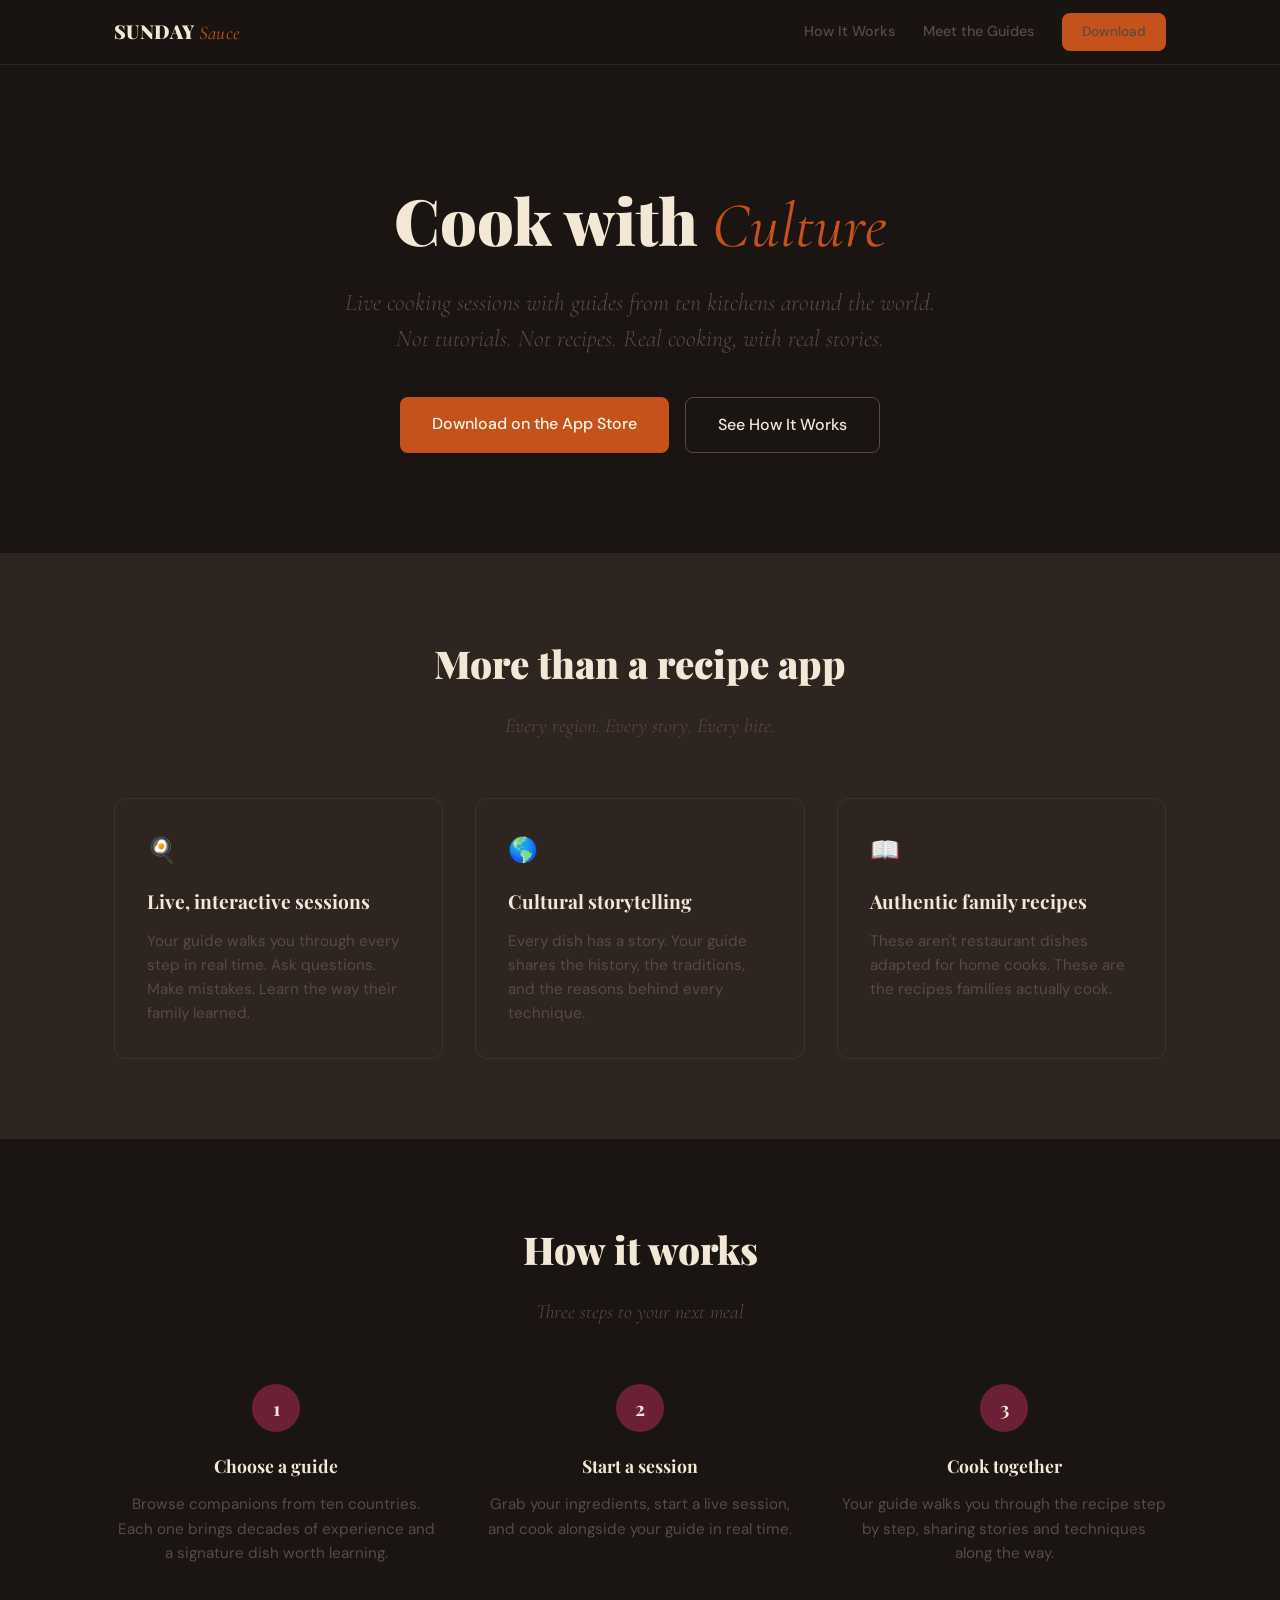
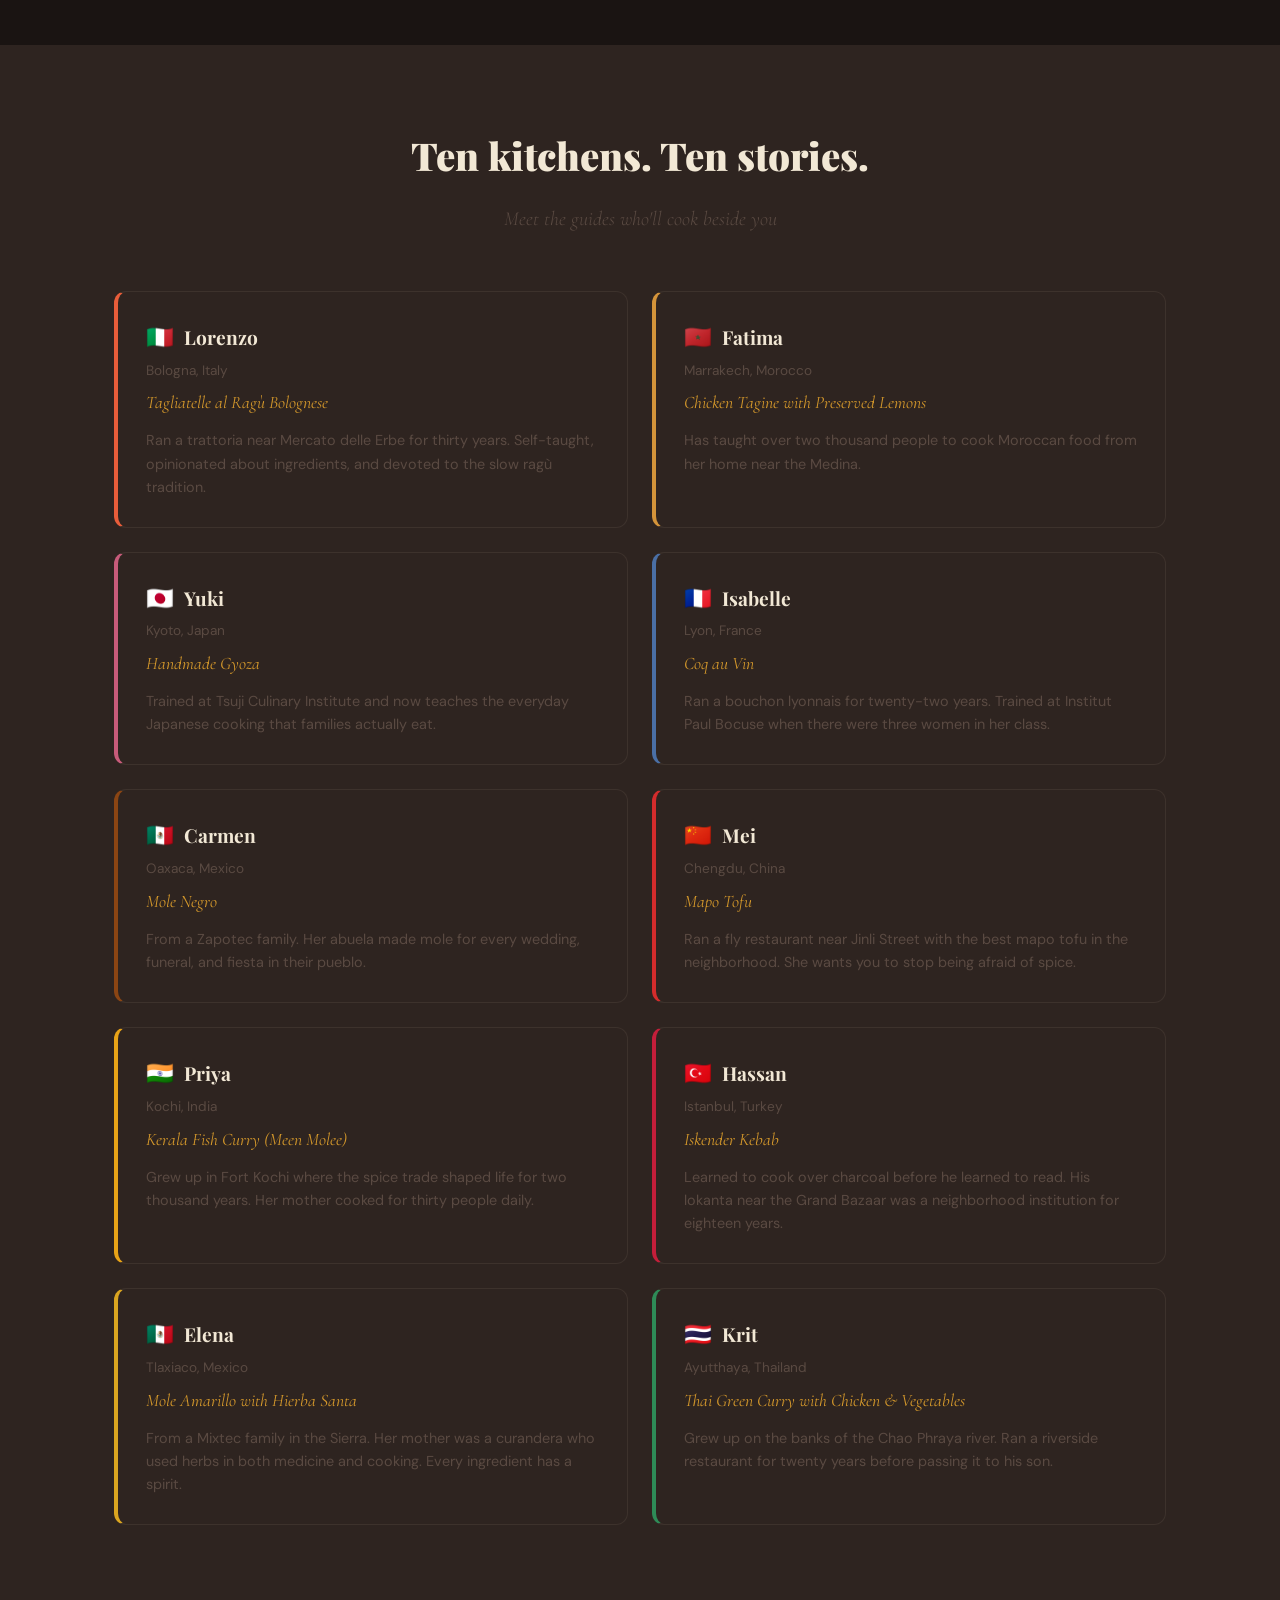
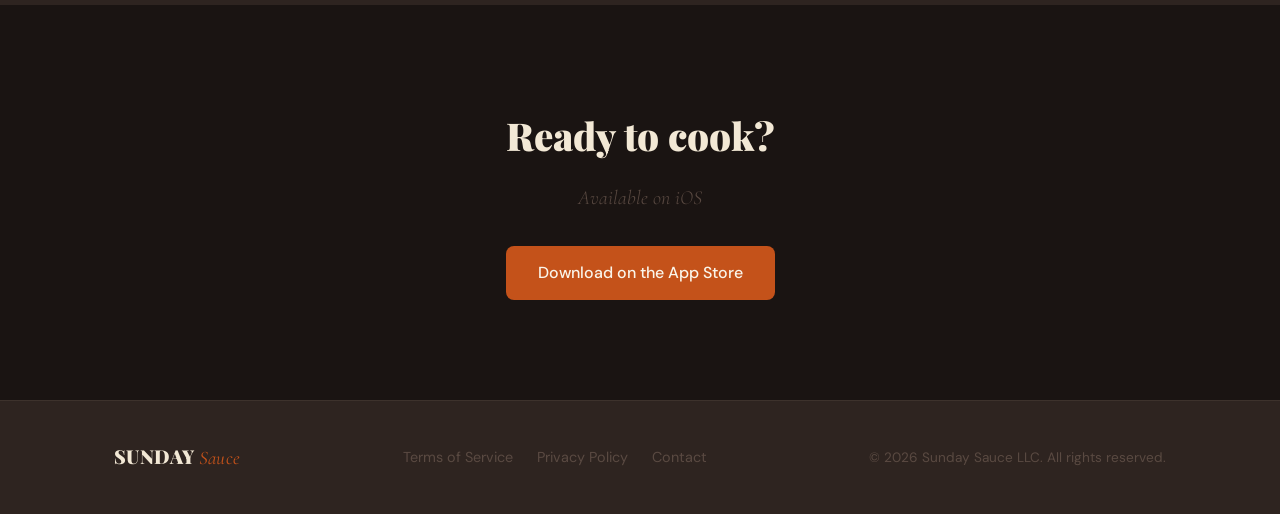
==== index.html @ 76bcd81a "Add landing page, terms of service, and privacy policy Static HTML/CSS site for sundaysauce.app with" ====
<!DOCTYPE html>
<html lang="en">
<head>
  <meta charset="UTF-8">
  <meta name="viewport" content="width=device-width, initial-scale=1.0">
  <title>Sunday Sauce — Cook with Culture</title>
  <meta name="description" content="Live interactive cooking sessions with guides from ten kitchens around the world. Authentic family recipes with cultural storytelling. Not tutorials. Real cooking, with real stories.">
  <meta name="keywords" content="cooking app, cultural cooking, live cooking sessions, authentic recipes, AI cooking guide, international cuisine">
  <link rel="canonical" href="https://sundaysauce.app/">

  <!-- Open Graph -->
  <meta property="og:type" content="website">
  <meta property="og:url" content="https://sundaysauce.app/">
  <meta property="og:title" content="Sunday Sauce — Cook with Culture">
  <meta property="og:description" content="Live interactive cooking sessions with guides from ten kitchens around the world. Authentic family recipes with cultural storytelling.">
  <meta property="og:image" content="https://sundaysauce.app/assets/icon.png">
  <meta property="og:site_name" content="Sunday Sauce">

  <!-- Twitter -->
  <meta name="twitter:card" content="summary">
  <meta name="twitter:title" content="Sunday Sauce — Cook with Culture">
  <meta name="twitter:description" content="Live interactive cooking sessions with guides from ten kitchens around the world.">
  <meta name="twitter:image" content="https://sundaysauce.app/assets/icon.png">

  <link rel="icon" type="image/png" href="assets/icon.png">
  <link rel="stylesheet" href="css/styles.css">

  <!-- Structured Data -->
  <script type="application/ld+json">
  {
    "@context": "https://schema.org",
    "@type": "MobileApplication",
    "name": "Sunday Sauce",
    "operatingSystem": "iOS",
    "applicationCategory": "FoodApplication",
    "description": "Live interactive cooking sessions with AI guides from ten kitchens around the world. Authentic family recipes with cultural storytelling.",
    "offers": {
      "@type": "Offer",
      "price": "0",
      "priceCurrency": "USD"
    },
    "author": {
      "@type": "Organization",
      "name": "Sunday Sauce LLC",
      "email": "sundaysauceapp@gmail.com",
      "url": "https://sundaysauce.app"
    }
  }
  </script>
</head>
<body>

  <!-- Header -->
  <header class="site-header">
    <div class="container header-inner">
      <a href="/" class="logo">SUNDAY <span>Sauce</span></a>
      <input type="checkbox" id="nav-toggle" class="nav-toggle" aria-label="Toggle navigation">
      <label for="nav-toggle" class="nav-toggle-label"><span></span></label>
      <nav class="nav-links">
        <a href="#how-it-works">How It Works</a>
        <a href="#guides">Meet the Guides</a>
        <a href="#download" class="btn-primary" style="padding: 8px 20px; font-size: 0.85rem;">Download</a>
      </nav>
    </div>
  </header>

  <main>

    <!-- Hero -->
    <section class="hero">
      <div class="container">
        <h1>Cook with <em>Culture</em></h1>
        <p class="hero-sub">Live cooking sessions with guides from ten kitchens around the world. Not tutorials. Not recipes. Real cooking, with real stories.</p>
        <div class="hero-actions">
          <a href="#download" class="btn-primary">Download on the App Store</a>
          <a href="#how-it-works" class="btn-secondary">See How It Works</a>
        </div>
      </div>
    </section>

    <!-- What It Is -->
    <section class="section" style="background: var(--smoke);">
      <div class="container">
        <h2 class="section-title">More than a recipe app</h2>
        <p class="section-subtitle">Every region. Every story. Every bite.</p>
        <div class="features-grid">
          <div class="feature-card">
            <div class="icon">&#127859;</div>
            <h3>Live, interactive sessions</h3>
            <p>Your guide walks you through every step in real time. Ask questions. Make mistakes. Learn the way their family learned.</p>
          </div>
          <div class="feature-card">
            <div class="icon">&#127758;</div>
            <h3>Cultural storytelling</h3>
            <p>Every dish has a story. Your guide shares the history, the traditions, and the reasons behind every technique.</p>
          </div>
          <div class="feature-card">
            <div class="icon">&#128214;</div>
            <h3>Authentic family recipes</h3>
            <p>These aren't restaurant dishes adapted for home cooks. These are the recipes families actually cook.</p>
          </div>
        </div>
      </div>
    </section>

    <!-- How It Works -->
    <section id="how-it-works" class="section">
      <div class="container">
        <h2 class="section-title">How it works</h2>
        <p class="section-subtitle">Three steps to your next meal</p>
        <div class="steps-grid">
          <div class="step">
            <div class="step-number">1</div>
            <h3>Choose a guide</h3>
            <p>Browse companions from ten countries. Each one brings decades of experience and a signature dish worth learning.</p>
          </div>
          <div class="step">
            <div class="step-number">2</div>
            <h3>Start a session</h3>
            <p>Grab your ingredients, start a live session, and cook alongside your guide in real time.</p>
          </div>
          <div class="step">
            <div class="step-number">3</div>
            <h3>Cook together</h3>
            <p>Your guide walks you through the recipe step by step, sharing stories and techniques along the way.</p>
          </div>
        </div>
      </div>
    </section>

    <!-- Meet the Guides -->
    <section id="guides" class="section" style="background: var(--smoke);">
      <div class="container">
        <h2 class="section-title">Ten kitchens. Ten stories.</h2>
        <p class="section-subtitle">Meet the guides who'll cook beside you</p>
        <div class="guides-grid">

          <div class="guide-card" style="border-left-color: #E85D3A;">
            <div class="guide-header">
              <span class="guide-flag">&#127470;&#127481;</span>
              <span class="guide-name">Lorenzo</span>
            </div>
            <div class="guide-location">Bologna, Italy</div>
            <div class="guide-dish">Tagliatelle al Rag&ugrave; Bolognese</div>
            <p class="guide-bio">Ran a trattoria near Mercato delle Erbe for thirty years. Self-taught, opinionated about ingredients, and devoted to the slow rag&ugrave; tradition.</p>
          </div>

          <div class="guide-card" style="border-left-color: #D4943A;">
            <div class="guide-header">
              <span class="guide-flag">&#127474;&#127462;</span>
              <span class="guide-name">Fatima</span>
            </div>
            <div class="guide-location">Marrakech, Morocco</div>
            <div class="guide-dish">Chicken Tagine with Preserved Lemons</div>
            <p class="guide-bio">Has taught over two thousand people to cook Moroccan food from her home near the Medina.</p>
          </div>

          <div class="guide-card" style="border-left-color: #C75B7A;">
            <div class="guide-header">
              <span class="guide-flag">&#127471;&#127477;</span>
              <span class="guide-name">Yuki</span>
            </div>
            <div class="guide-location">Kyoto, Japan</div>
            <div class="guide-dish">Handmade Gyoza</div>
            <p class="guide-bio">Trained at Tsuji Culinary Institute and now teaches the everyday Japanese cooking that families actually eat.</p>
          </div>

          <div class="guide-card" style="border-left-color: #4A6FA5;">
            <div class="guide-header">
              <span class="guide-flag">&#127467;&#127479;</span>
              <span class="guide-name">Isabelle</span>
            </div>
            <div class="guide-location">Lyon, France</div>
            <div class="guide-dish">Coq au Vin</div>
            <p class="guide-bio">Ran a bouchon lyonnais for twenty-two years. Trained at Institut Paul Bocuse when there were three women in her class.</p>
          </div>

          <div class="guide-card" style="border-left-color: #8B4513;">
            <div class="guide-header">
              <span class="guide-flag">&#127474;&#127485;</span>
              <span class="guide-name">Carmen</span>
            </div>
            <div class="guide-location">Oaxaca, Mexico</div>
            <div class="guide-dish">Mole Negro</div>
            <p class="guide-bio">From a Zapotec family. Her abuela made mole for every wedding, funeral, and fiesta in their pueblo.</p>
          </div>

          <div class="guide-card" style="border-left-color: #D42C2C;">
            <div class="guide-header">
              <span class="guide-flag">&#127464;&#127475;</span>
              <span class="guide-name">Mei</span>
            </div>
            <div class="guide-location">Chengdu, China</div>
            <div class="guide-dish">Mapo Tofu</div>
            <p class="guide-bio">Ran a fly restaurant near Jinli Street with the best mapo tofu in the neighborhood. She wants you to stop being afraid of spice.</p>
          </div>

          <div class="guide-card" style="border-left-color: #E8A317;">
            <div class="guide-header">
              <span class="guide-flag">&#127470;&#127475;</span>
              <span class="guide-name">Priya</span>
            </div>
            <div class="guide-location">Kochi, India</div>
            <div class="guide-dish">Kerala Fish Curry (Meen Molee)</div>
            <p class="guide-bio">Grew up in Fort Kochi where the spice trade shaped life for two thousand years. Her mother cooked for thirty people daily.</p>
          </div>

          <div class="guide-card" style="border-left-color: #C41E3A;">
            <div class="guide-header">
              <span class="guide-flag">&#127481;&#127479;</span>
              <span class="guide-name">Hassan</span>
            </div>
            <div class="guide-location">Istanbul, Turkey</div>
            <div class="guide-dish">Iskender Kebab</div>
            <p class="guide-bio">Learned to cook over charcoal before he learned to read. His lokanta near the Grand Bazaar was a neighborhood institution for eighteen years.</p>
          </div>

          <div class="guide-card" style="border-left-color: #DAA520;">
            <div class="guide-header">
              <span class="guide-flag">&#127474;&#127485;</span>
              <span class="guide-name">Elena</span>
            </div>
            <div class="guide-location">Tlaxiaco, Mexico</div>
            <div class="guide-dish">Mole Amarillo with Hierba Santa</div>
            <p class="guide-bio">From a Mixtec family in the Sierra. Her mother was a curandera who used herbs in both medicine and cooking. Every ingredient has a spirit.</p>
          </div>

          <div class="guide-card" style="border-left-color: #2E8B57;">
            <div class="guide-header">
              <span class="guide-flag">&#127481;&#127469;</span>
              <span class="guide-name">Krit</span>
            </div>
            <div class="guide-location">Ayutthaya, Thailand</div>
            <div class="guide-dish">Thai Green Curry with Chicken &amp; Vegetables</div>
            <p class="guide-bio">Grew up on the banks of the Chao Phraya river. Ran a riverside restaurant for twenty years before passing it to his son.</p>
          </div>

        </div>
      </div>
    </section>

    <!-- Download CTA -->
    <section id="download" class="cta-section">
      <div class="container">
        <h2>Ready to cook?</h2>
        <p>Available on iOS</p>
        <a href="#" class="btn-primary">Download on the App Store</a>
      </div>
    </section>

  </main>

  <!-- Footer -->
  <footer class="site-footer">
    <div class="container footer-inner">
      <span class="logo">SUNDAY <span>Sauce</span></span>
      <nav class="footer-links">
        <a href="terms.html">Terms of Service</a>
        <a href="privacy.html">Privacy Policy</a>
        <a href="mailto:sundaysauceapp@gmail.com">Contact</a>
      </nav>
      <span class="footer-copy">&copy; 2026 Sunday Sauce LLC. All rights reserved.</span>
    </div>
  </footer>

</body>
</html>
---- css/styles.css ----
@import url('https://fonts.googleapis.com/css2?family=Playfair+Display:wght@700;900&family=Cormorant+Garamond:ital,wght@1,300;1,400&family=DM+Sans:wght@400;500&display=swap');

/* ── Reset ── */
*, *::before, *::after { box-sizing: border-box; margin: 0; padding: 0; }
html { scroll-behavior: smooth; }
body { font-family: 'DM Sans', sans-serif; font-weight: 400; color: #F2E8D5; background-color: #1A1412; line-height: 1.6; -webkit-font-smoothing: antialiased; }
a { color: #C4521A; text-decoration: none; transition: color 0.2s; }
a:hover { color: #D4982B; }
img { max-width: 100%; display: block; }
ul { list-style: none; }

/* ── Variables ── */
:root {
  --char: #1A1412;
  --smoke: #2E2420;
  --terracotta: #C4521A;
  --saffron: #D4982B;
  --parchment: #F2E8D5;
  --cream: #FAF5EA;
  --burgundy: #4A1525;
  --wine: #6B2035;
  --ash: #5A4A42;
  --surface: #3D322C;
}

/* ── Typography ── */
.display { font-family: 'Playfair Display', serif; font-weight: 900; }
.heading { font-family: 'Playfair Display', serif; font-weight: 700; }
.story   { font-family: 'Cormorant Garamond', serif; font-style: italic; font-weight: 300; }
.body    { font-family: 'DM Sans', sans-serif; font-weight: 400; }
.label   { font-family: 'DM Sans', sans-serif; font-weight: 500; }

/* ── Layout ── */
.container { max-width: 1100px; margin: 0 auto; padding: 0 24px; }
.section { padding: 80px 0; }

/* ── Header ── */
.site-header {
  position: sticky;
  top: 0;
  z-index: 100;
  background: #1A1412ee;
  backdrop-filter: blur(12px);
  -webkit-backdrop-filter: blur(12px);
  border-bottom: 1px solid #2E2420;
}
.header-inner {
  display: flex;
  align-items: center;
  justify-content: space-between;
  height: 64px;
}
.logo {
  font-family: 'Playfair Display', serif;
  font-weight: 900;
  font-size: 1.2rem;
  color: var(--parchment);
  letter-spacing: 0.02em;
}
.logo span { color: var(--terracotta); font-style: italic; font-family: 'Cormorant Garamond', serif; font-weight: 400; }
.nav-links { display: flex; gap: 28px; align-items: center; }
.nav-links a { color: var(--ash); font-size: 0.9rem; font-weight: 500; }
.nav-links a:hover { color: var(--parchment); }

/* Mobile nav toggle */
.nav-toggle { display: none; }
.nav-toggle-label {
  display: none;
  cursor: pointer;
  width: 28px;
  height: 20px;
  position: relative;
}
.nav-toggle-label span,
.nav-toggle-label span::before,
.nav-toggle-label span::after {
  display: block;
  width: 100%;
  height: 2px;
  background: var(--parchment);
  position: absolute;
  transition: 0.3s;
}
.nav-toggle-label span { top: 9px; }
.nav-toggle-label span::before { content: ''; top: -7px; }
.nav-toggle-label span::after { content: ''; top: 7px; }

/* ── Buttons ── */
.btn-primary {
  display: inline-block;
  padding: 14px 32px;
  background: var(--terracotta);
  color: var(--cream);
  font-family: 'DM Sans', sans-serif;
  font-weight: 500;
  font-size: 1rem;
  border-radius: 8px;
  border: none;
  cursor: pointer;
  transition: background 0.2s, transform 0.15s;
}
.btn-primary:hover { background: #A84215; color: var(--cream); transform: translateY(-1px); }
.btn-secondary {
  display: inline-block;
  padding: 14px 32px;
  background: transparent;
  color: var(--parchment);
  font-family: 'DM Sans', sans-serif;
  font-weight: 500;
  font-size: 1rem;
  border-radius: 8px;
  border: 1px solid var(--ash);
  cursor: pointer;
  transition: border-color 0.2s;
}
.btn-secondary:hover { border-color: var(--parchment); color: var(--parchment); }

/* ── Hero ── */
.hero {
  padding: 120px 0 100px;
  text-align: center;
}
.hero h1 {
  font-family: 'Playfair Display', serif;
  font-weight: 900;
  font-size: 4rem;
  line-height: 1.1;
  color: var(--parchment);
  margin-bottom: 24px;
}
.hero h1 em {
  color: var(--terracotta);
  font-style: italic;
  font-family: 'Cormorant Garamond', serif;
  font-weight: 400;
}
.hero-sub {
  font-family: 'Cormorant Garamond', serif;
  font-style: italic;
  font-weight: 300;
  font-size: 1.5rem;
  color: var(--ash);
  max-width: 600px;
  margin: 0 auto 40px;
  line-height: 1.5;
}
.hero-actions { display: flex; gap: 16px; justify-content: center; flex-wrap: wrap; }

/* ── Features ── */
.features-grid {
  display: grid;
  grid-template-columns: repeat(3, 1fr);
  gap: 32px;
}
.feature-card {
  background: var(--smoke);
  border-radius: 12px;
  padding: 32px;
  border: 1px solid var(--surface);
}
.feature-card .icon {
  font-size: 1.5rem;
  margin-bottom: 16px;
}
.feature-card h3 {
  font-family: 'Playfair Display', serif;
  font-weight: 700;
  font-size: 1.2rem;
  margin-bottom: 12px;
  color: var(--parchment);
}
.feature-card p {
  color: var(--ash);
  font-size: 0.95rem;
  line-height: 1.6;
}

/* ── How It Works ── */
.steps-grid {
  display: grid;
  grid-template-columns: repeat(3, 1fr);
  gap: 40px;
  text-align: center;
}
.step-number {
  display: inline-flex;
  align-items: center;
  justify-content: center;
  width: 48px;
  height: 48px;
  border-radius: 50%;
  background: var(--wine);
  color: var(--parchment);
  font-family: 'Playfair Display', serif;
  font-weight: 700;
  font-size: 1.2rem;
  margin-bottom: 20px;
}
.step h3 {
  font-family: 'Playfair Display', serif;
  font-weight: 700;
  font-size: 1.1rem;
  margin-bottom: 12px;
  color: var(--parchment);
}
.step p {
  color: var(--ash);
  font-size: 0.95rem;
  line-height: 1.6;
}

/* ── Section titles ── */
.section-title {
  font-family: 'Playfair Display', serif;
  font-weight: 900;
  font-size: 2.4rem;
  text-align: center;
  margin-bottom: 16px;
  color: var(--parchment);
}
.section-subtitle {
  font-family: 'Cormorant Garamond', serif;
  font-style: italic;
  font-weight: 300;
  font-size: 1.25rem;
  text-align: center;
  color: var(--ash);
  margin-bottom: 56px;
}

/* ── Guides Grid ── */
.guides-grid {
  display: grid;
  grid-template-columns: repeat(2, 1fr);
  gap: 24px;
}
.guide-card {
  background: var(--smoke);
  border-radius: 12px;
  padding: 28px;
  border: 1px solid var(--surface);
  border-left: 4px solid;
  transition: transform 0.2s, box-shadow 0.2s;
}
.guide-card:hover {
  transform: translateY(-2px);
  box-shadow: 0 8px 24px rgba(0,0,0,0.3);
}
.guide-header {
  display: flex;
  align-items: baseline;
  gap: 10px;
  margin-bottom: 4px;
}
.guide-flag { font-size: 1.4rem; }
.guide-name {
  font-family: 'Playfair Display', serif;
  font-weight: 700;
  font-size: 1.2rem;
  color: var(--parchment);
}
.guide-location {
  color: var(--ash);
  font-size: 0.85rem;
  margin-bottom: 8px;
}
.guide-dish {
  font-family: 'Cormorant Garamond', serif;
  font-style: italic;
  font-weight: 400;
  font-size: 1.1rem;
  color: var(--saffron);
  margin-bottom: 12px;
}
.guide-bio {
  color: var(--ash);
  font-size: 0.9rem;
  line-height: 1.6;
}

/* ── CTA Section ── */
.cta-section {
  text-align: center;
  padding: 100px 0;
}
.cta-section h2 {
  font-family: 'Playfair Display', serif;
  font-weight: 900;
  font-size: 2.4rem;
  margin-bottom: 16px;
  color: var(--parchment);
}
.cta-section p {
  font-family: 'Cormorant Garamond', serif;
  font-style: italic;
  font-weight: 300;
  font-size: 1.25rem;
  color: var(--ash);
  margin-bottom: 32px;
}

/* ── Footer ── */
.site-footer {
  background: var(--smoke);
  border-top: 1px solid var(--surface);
  padding: 40px 0;
}
.footer-inner {
  display: flex;
  align-items: center;
  justify-content: space-between;
  flex-wrap: wrap;
  gap: 16px;
}
.footer-links { display: flex; gap: 24px; }
.footer-links a { color: var(--ash); font-size: 0.9rem; }
.footer-links a:hover { color: var(--parchment); }
.footer-copy { color: var(--ash); font-size: 0.85rem; }

/* ── Legal Pages ── */
.legal-page {
  max-width: 800px;
  margin: 0 auto;
  padding: 40px 24px 80px;
}
.legal-page h1 {
  font-family: 'Playfair Display', serif;
  font-weight: 900;
  font-size: 2.2rem;
  margin-bottom: 8px;
  color: var(--parchment);
}
.legal-date {
  color: var(--ash);
  font-size: 0.9rem;
  margin-bottom: 40px;
}
.legal-page h2 {
  font-family: 'Playfair Display', serif;
  font-weight: 700;
  font-size: 1.4rem;
  margin: 40px 0 16px;
  color: var(--parchment);
}
.legal-page h3 {
  font-family: 'DM Sans', sans-serif;
  font-weight: 500;
  font-size: 1.1rem;
  margin: 24px 0 12px;
  color: var(--parchment);
}
.legal-page p {
  color: #9A8A7C;
  font-size: 0.95rem;
  line-height: 1.7;
  margin-bottom: 16px;
}
.legal-page ul {
  color: #9A8A7C;
  font-size: 0.95rem;
  line-height: 1.7;
  margin-bottom: 16px;
  padding-left: 24px;
  list-style: disc;
}
.legal-page li { margin-bottom: 8px; }
.legal-page strong { color: var(--parchment); }

/* ── Responsive ── */
@media (max-width: 768px) {
  .hero { padding: 80px 0 60px; }
  .hero h1 { font-size: 2.8rem; }
  .hero-sub { font-size: 1.25rem; }
  .features-grid { grid-template-columns: 1fr; }
  .steps-grid { grid-template-columns: 1fr; gap: 32px; }
  .guides-grid { grid-template-columns: 1fr; }
  .section { padding: 56px 0; }
  .section-title { font-size: 2rem; }
  .footer-inner { flex-direction: column; text-align: center; }

  .nav-toggle-label { display: block; }
  .nav-links {
    position: absolute;
    top: 64px;
    left: 0;
    right: 0;
    background: var(--char);
    border-bottom: 1px solid var(--surface);
    flex-direction: column;
    padding: 20px;
    gap: 16px;
    display: none;
  }
  .nav-toggle:checked ~ .nav-links { display: flex; }
  .nav-toggle:checked ~ .nav-toggle-label span { background: transparent; }
  .nav-toggle:checked ~ .nav-toggle-label span::before { top: 0; transform: rotate(45deg); }
  .nav-toggle:checked ~ .nav-toggle-label span::after { top: 0; transform: rotate(-45deg); }
}

@media (max-width: 480px) {
  .hero h1 { font-size: 2.2rem; }
  .hero-sub { font-size: 1.1rem; }
  .btn-primary, .btn-secondary { padding: 12px 24px; font-size: 0.9rem; }
  .section-title { font-size: 1.6rem; }
  .guide-card { padding: 20px; }
}
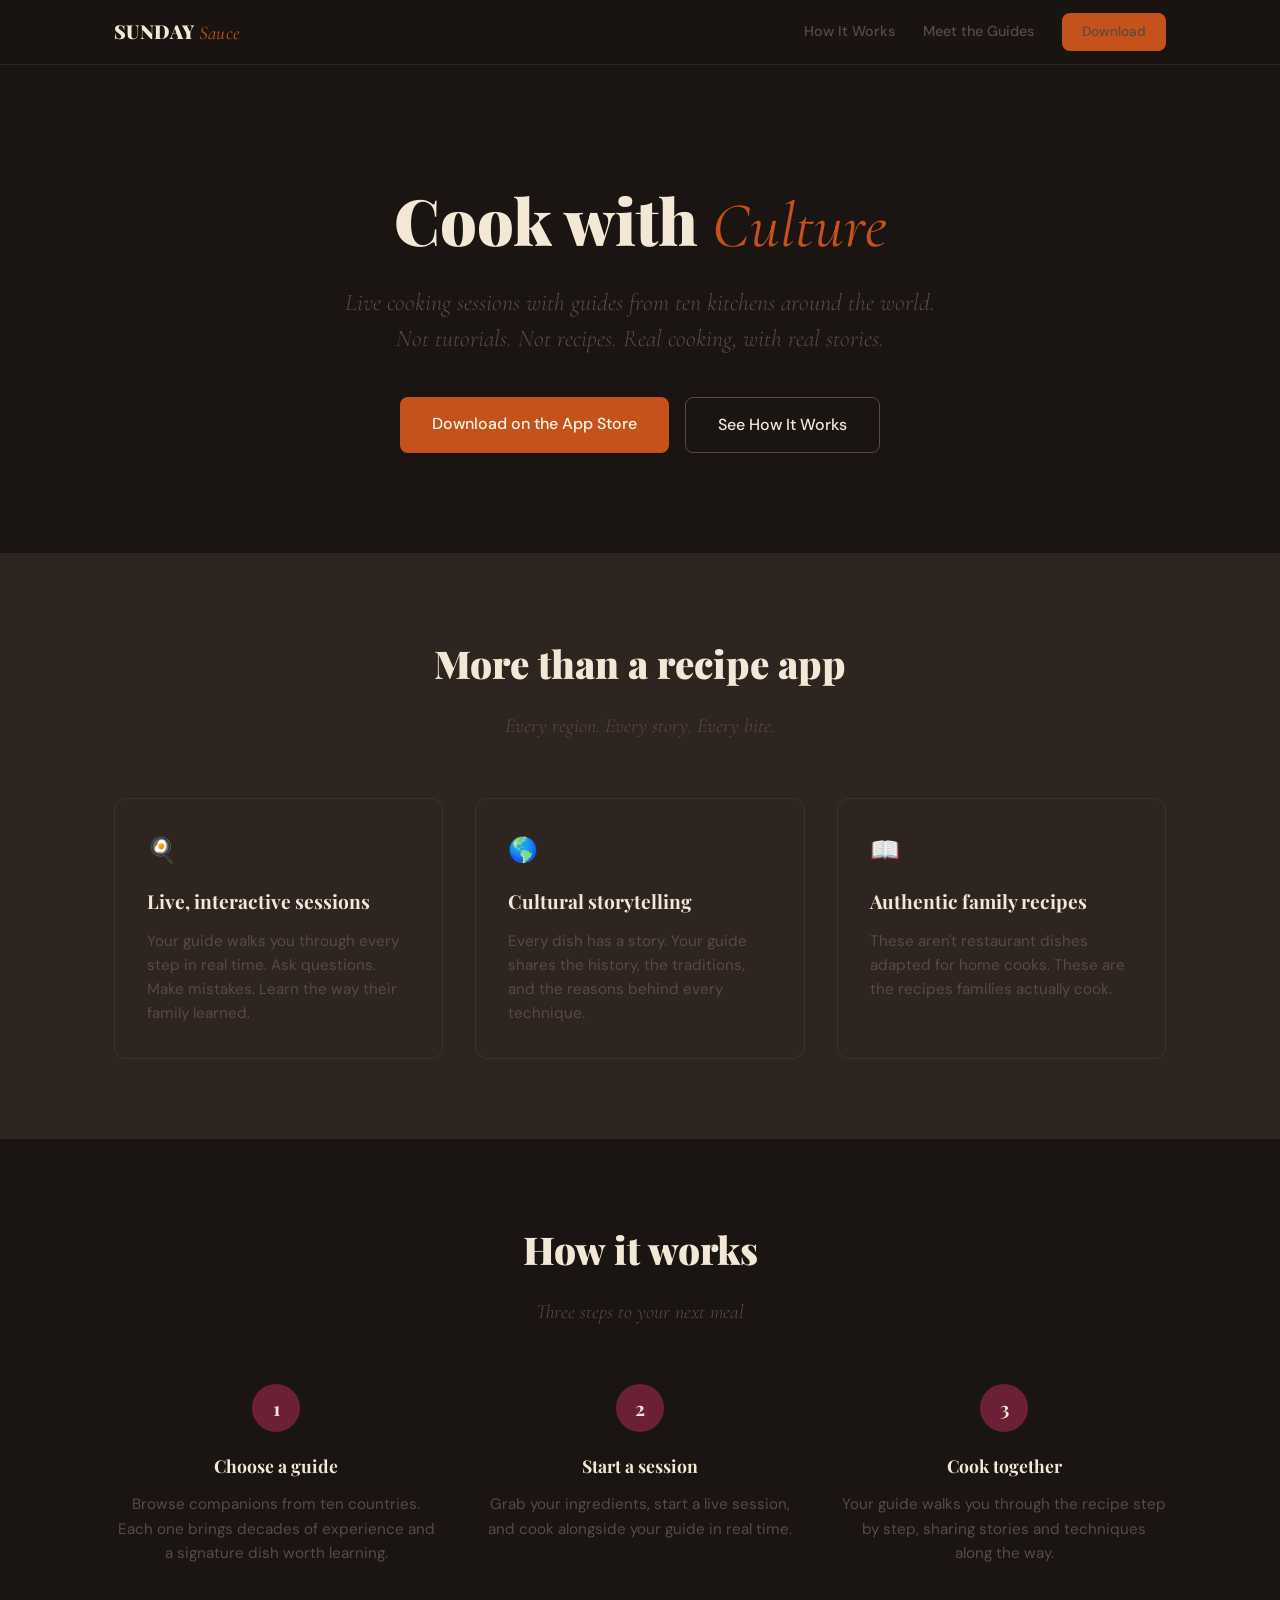
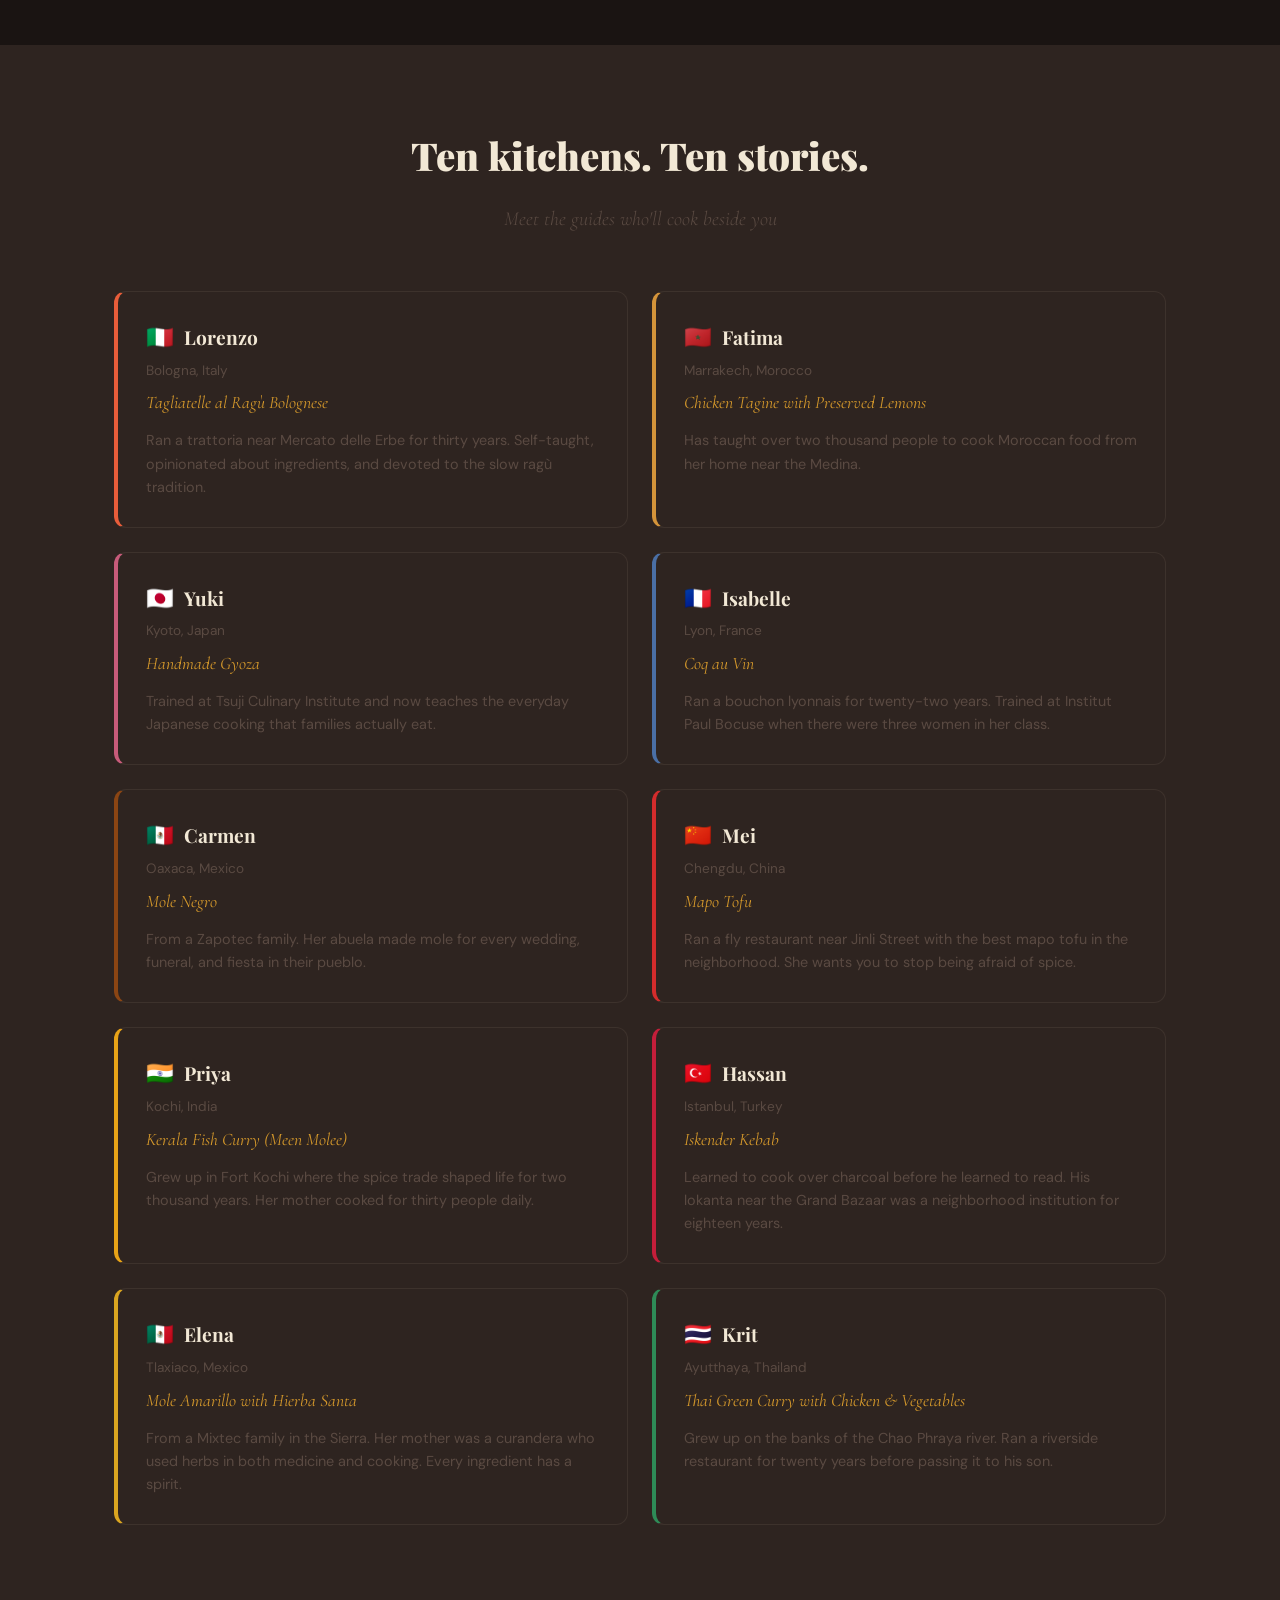
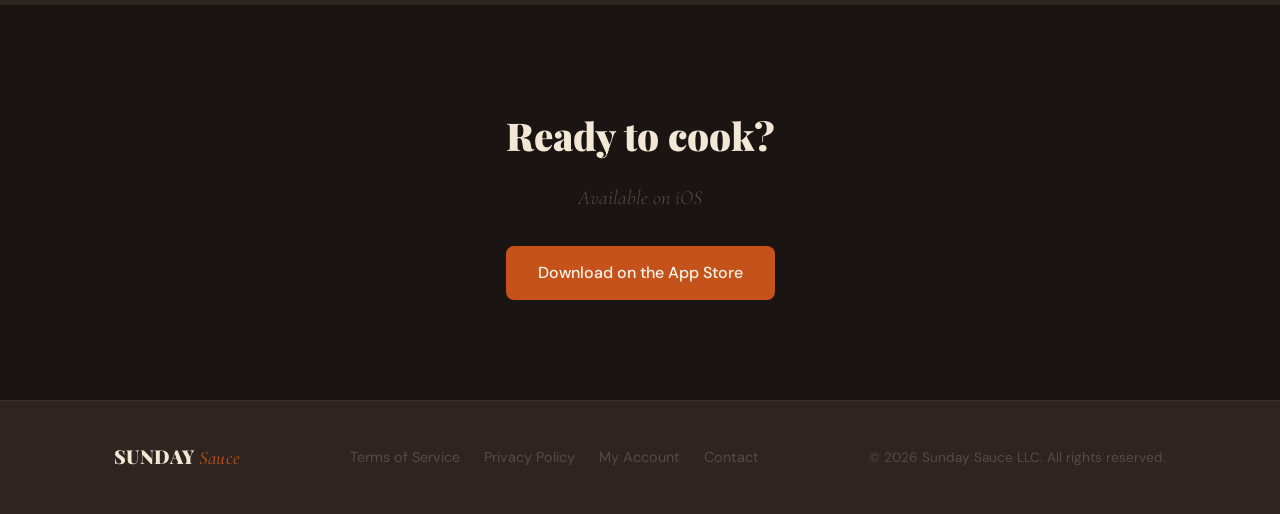
==== commit b294b847: "Add account management page with data export and deletion Users can sign in at /account.html to view" ====
--- a/index.html
+++ b/index.html
@@ -257,6 +257,7 @@
       <nav class="footer-links">
         <a href="terms.html">Terms of Service</a>
         <a href="privacy.html">Privacy Policy</a>
+        <a href="account.html">My Account</a>
         <a href="mailto:sundaysauceapp@gmail.com">Contact</a>
       </nav>
       <span class="footer-copy">&copy; 2026 Sunday Sauce LLC. All rights reserved.</span>
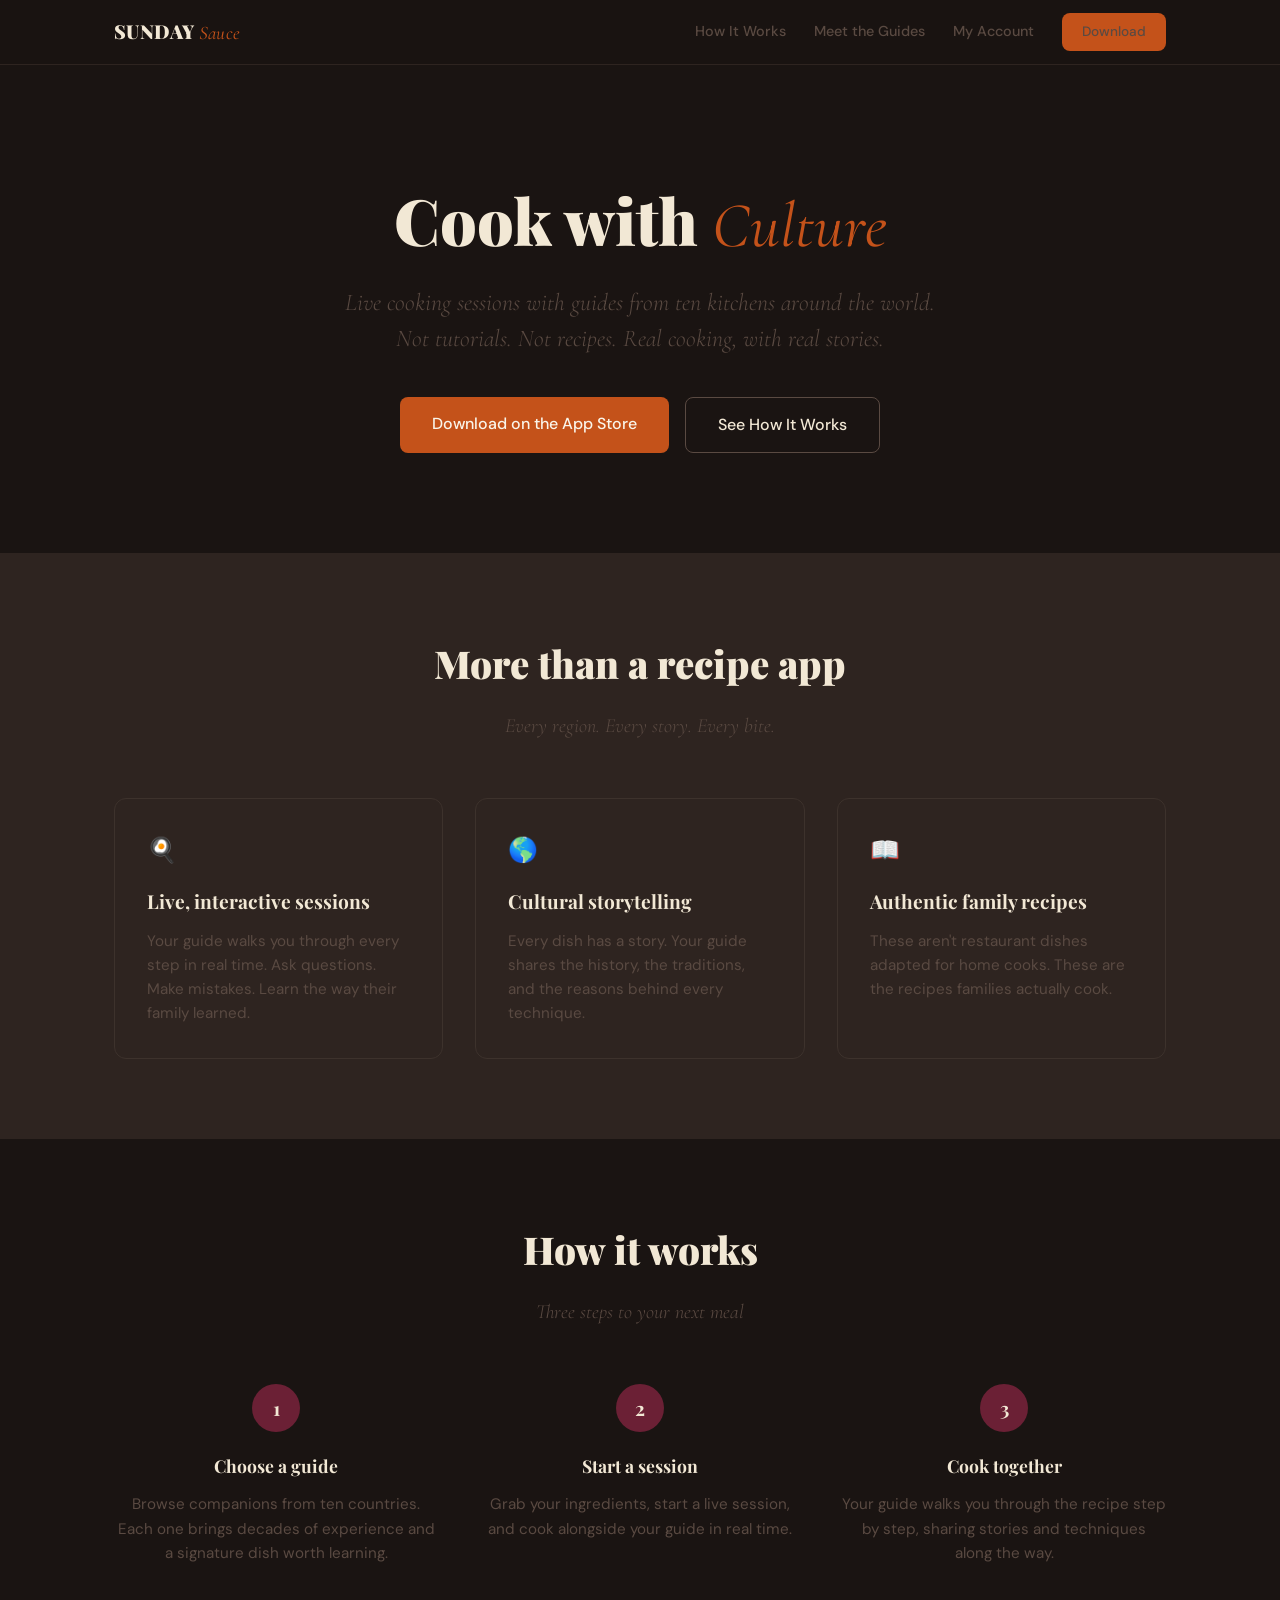
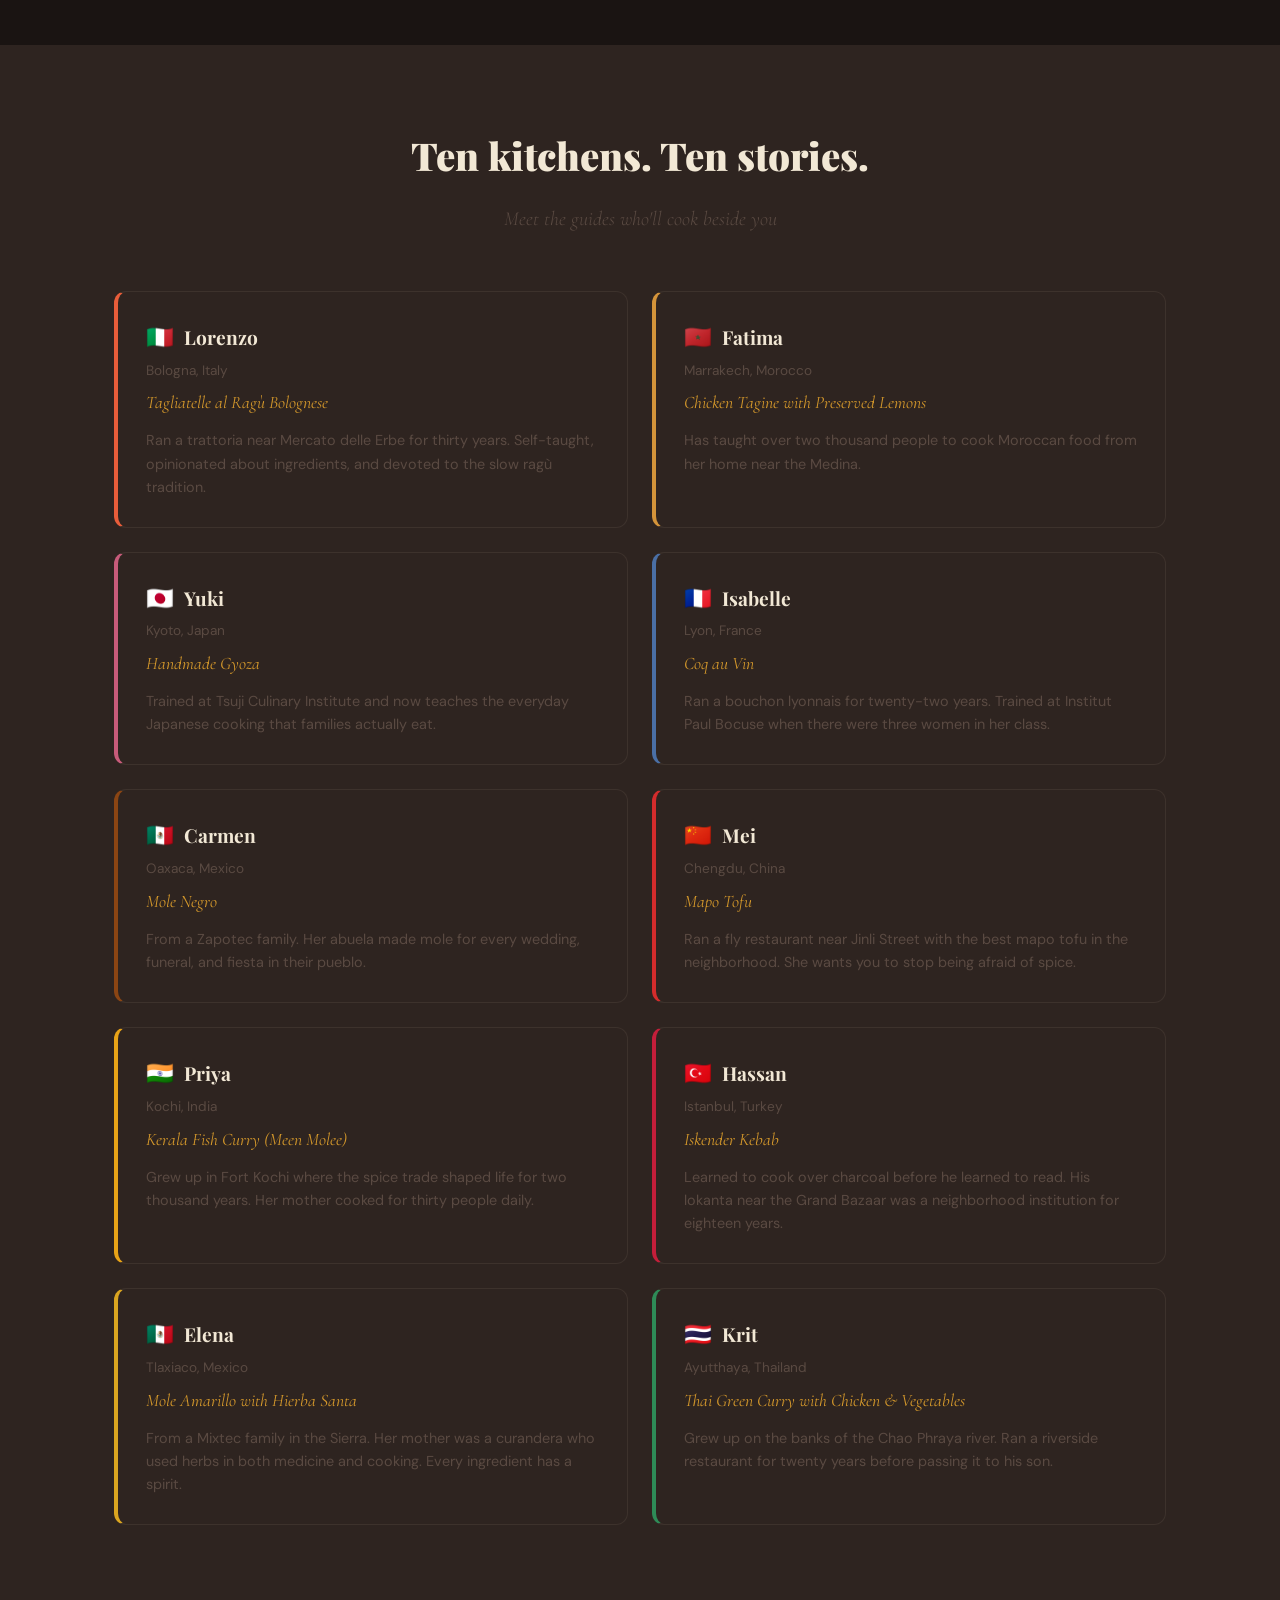
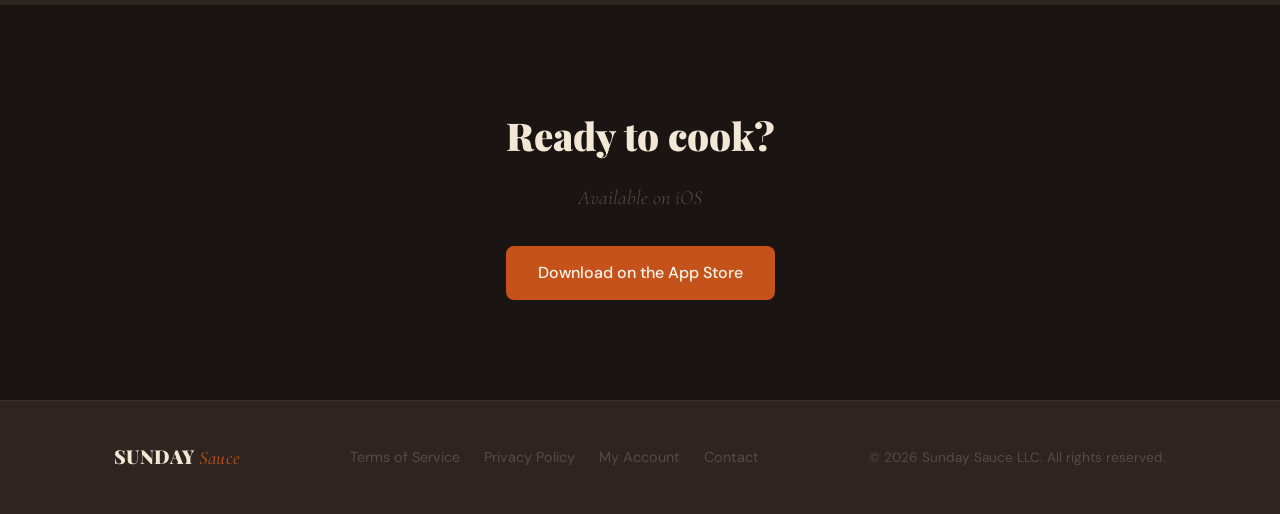
==== commit d44a3410: "Fix Supabase client name collision and add account nav link The UMD bundle exports `var supabase` gl" ====
--- a/index.html
+++ b/index.html
@@ -59,6 +59,7 @@
       <nav class="nav-links">
         <a href="#how-it-works">How It Works</a>
         <a href="#guides">Meet the Guides</a>
+        <a href="account.html">My Account</a>
         <a href="#download" class="btn-primary" style="padding: 8px 20px; font-size: 0.85rem;">Download</a>
       </nav>
     </div>
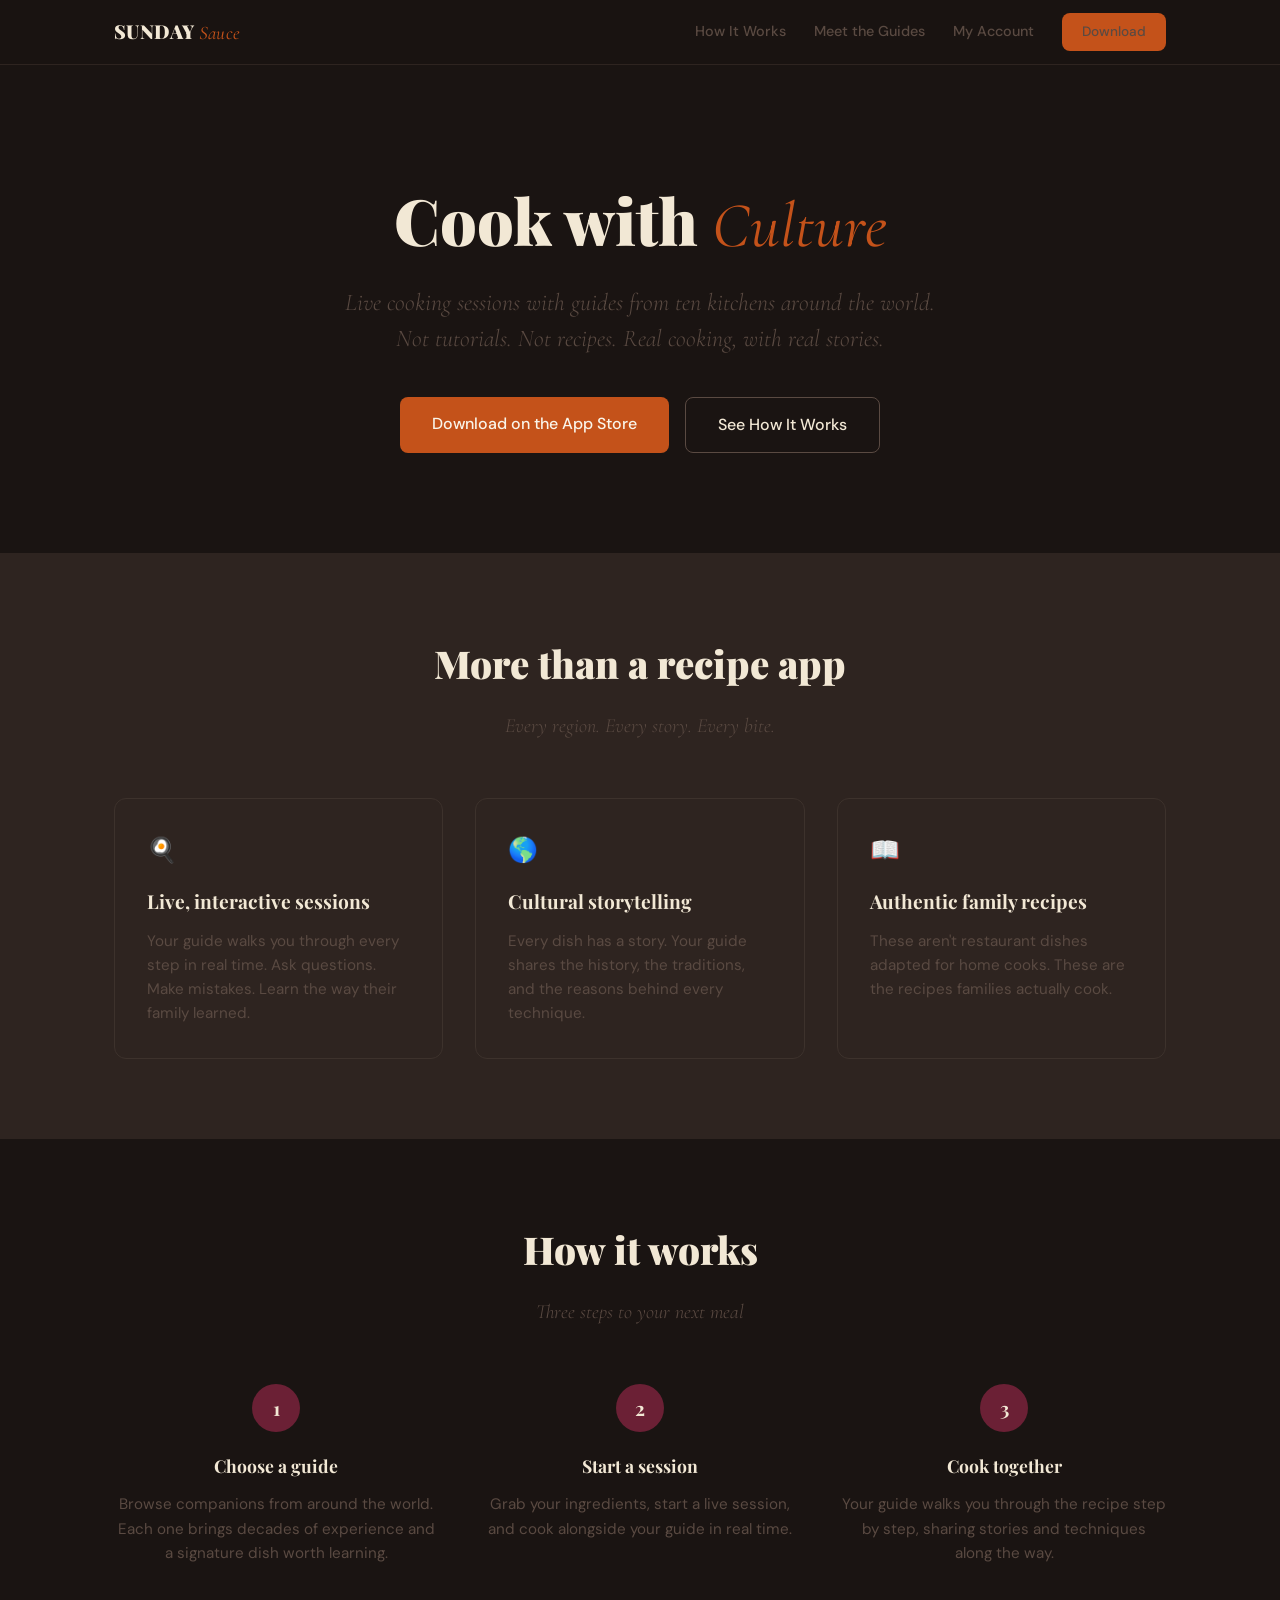
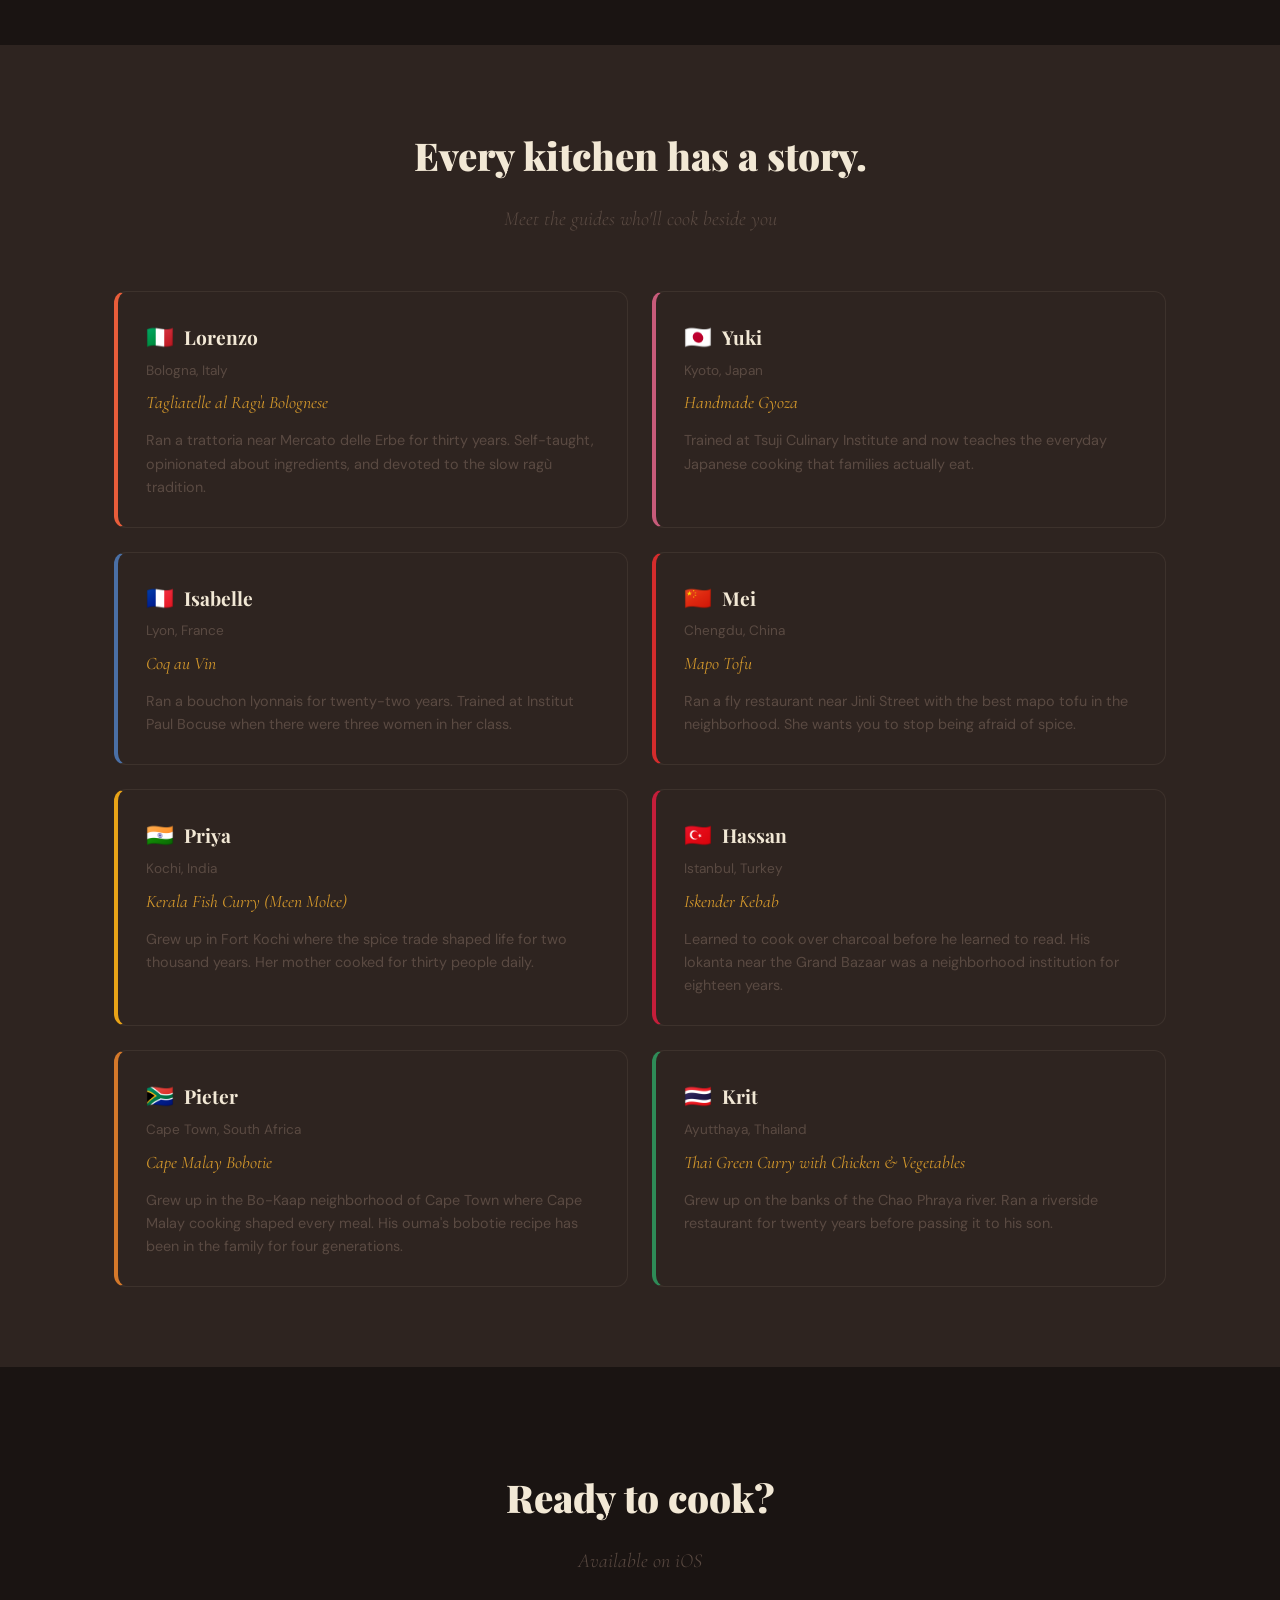
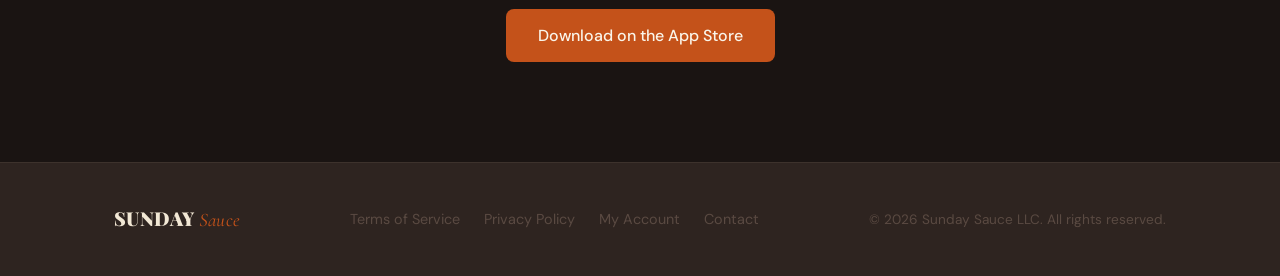
==== commit 59e35a66: "Sync guides with current character roster Remove Fatima, Carmen, Elena. Add Pieter (Cape Town, South" ====
--- a/index.html
+++ b/index.html
@@ -113,7 +113,7 @@
           <div class="step">
             <div class="step-number">1</div>
             <h3>Choose a guide</h3>
-            <p>Browse companions from ten countries. Each one brings decades of experience and a signature dish worth learning.</p>
+            <p>Browse companions from around the world. Each one brings decades of experience and a signature dish worth learning.</p>
           </div>
           <div class="step">
             <div class="step-number">2</div>
@@ -132,7 +132,7 @@
     <!-- Meet the Guides -->
     <section id="guides" class="section" style="background: var(--smoke);">
       <div class="container">
-        <h2 class="section-title">Ten kitchens. Ten stories.</h2>
+        <h2 class="section-title">Every kitchen has a story.</h2>
         <p class="section-subtitle">Meet the guides who'll cook beside you</p>
         <div class="guides-grid">
 
@@ -146,16 +146,6 @@
             <p class="guide-bio">Ran a trattoria near Mercato delle Erbe for thirty years. Self-taught, opinionated about ingredients, and devoted to the slow rag&ugrave; tradition.</p>
           </div>
 
-          <div class="guide-card" style="border-left-color: #D4943A;">
-            <div class="guide-header">
-              <span class="guide-flag">&#127474;&#127462;</span>
-              <span class="guide-name">Fatima</span>
-            </div>
-            <div class="guide-location">Marrakech, Morocco</div>
-            <div class="guide-dish">Chicken Tagine with Preserved Lemons</div>
-            <p class="guide-bio">Has taught over two thousand people to cook Moroccan food from her home near the Medina.</p>
-          </div>
-
           <div class="guide-card" style="border-left-color: #C75B7A;">
             <div class="guide-header">
               <span class="guide-flag">&#127471;&#127477;</span>
@@ -176,16 +166,6 @@
             <p class="guide-bio">Ran a bouchon lyonnais for twenty-two years. Trained at Institut Paul Bocuse when there were three women in her class.</p>
           </div>
 
-          <div class="guide-card" style="border-left-color: #8B4513;">
-            <div class="guide-header">
-              <span class="guide-flag">&#127474;&#127485;</span>
-              <span class="guide-name">Carmen</span>
-            </div>
-            <div class="guide-location">Oaxaca, Mexico</div>
-            <div class="guide-dish">Mole Negro</div>
-            <p class="guide-bio">From a Zapotec family. Her abuela made mole for every wedding, funeral, and fiesta in their pueblo.</p>
-          </div>
-
           <div class="guide-card" style="border-left-color: #D42C2C;">
             <div class="guide-header">
               <span class="guide-flag">&#127464;&#127475;</span>
@@ -216,14 +196,14 @@
             <p class="guide-bio">Learned to cook over charcoal before he learned to read. His lokanta near the Grand Bazaar was a neighborhood institution for eighteen years.</p>
           </div>
 
-          <div class="guide-card" style="border-left-color: #DAA520;">
-            <div class="guide-header">
-              <span class="guide-flag">&#127474;&#127485;</span>
-              <span class="guide-name">Elena</span>
-            </div>
-            <div class="guide-location">Tlaxiaco, Mexico</div>
-            <div class="guide-dish">Mole Amarillo with Hierba Santa</div>
-            <p class="guide-bio">From a Mixtec family in the Sierra. Her mother was a curandera who used herbs in both medicine and cooking. Every ingredient has a spirit.</p>
+          <div class="guide-card" style="border-left-color: #D4782A;">
+            <div class="guide-header">
+              <span class="guide-flag">&#127487;&#127462;</span>
+              <span class="guide-name">Pieter</span>
+            </div>
+            <div class="guide-location">Cape Town, South Africa</div>
+            <div class="guide-dish">Cape Malay Bobotie</div>
+            <p class="guide-bio">Grew up in the Bo-Kaap neighborhood of Cape Town where Cape Malay cooking shaped every meal. His ouma's bobotie recipe has been in the family for four generations.</p>
           </div>
 
           <div class="guide-card" style="border-left-color: #2E8B57;">
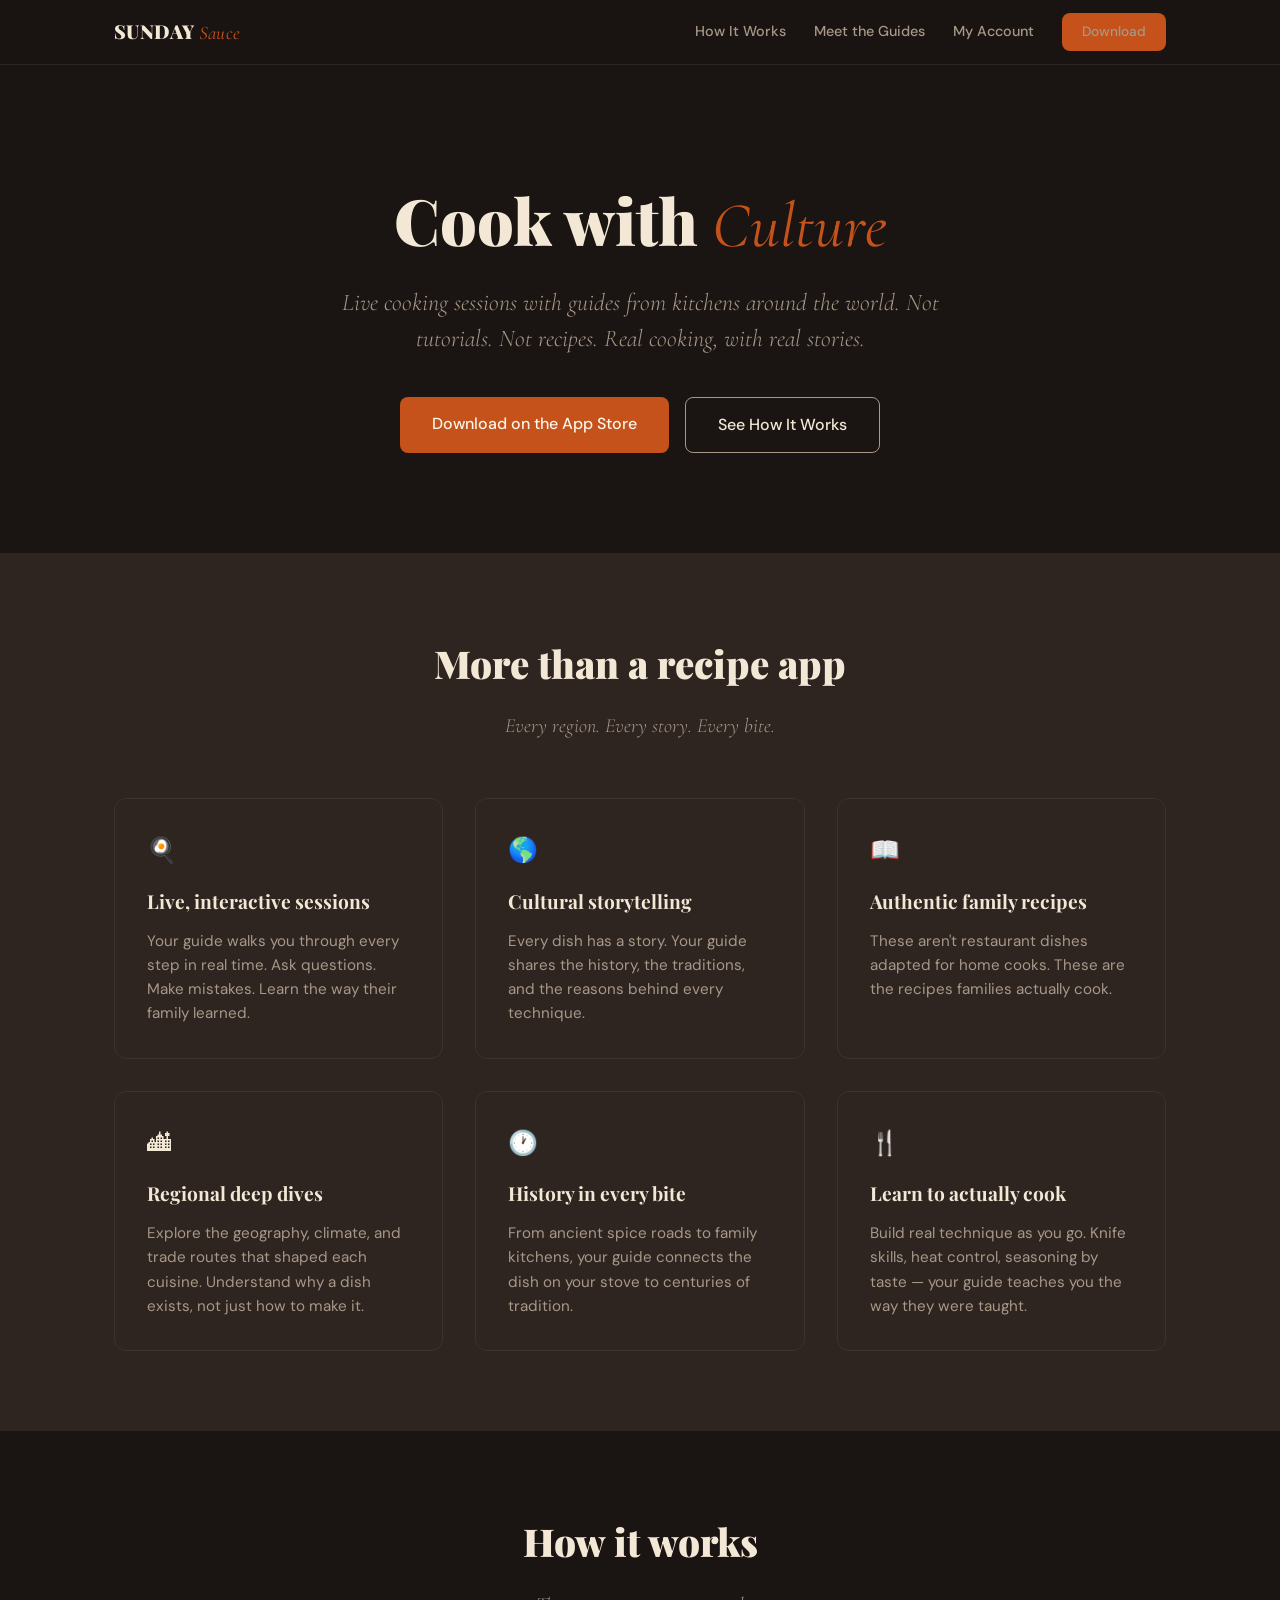
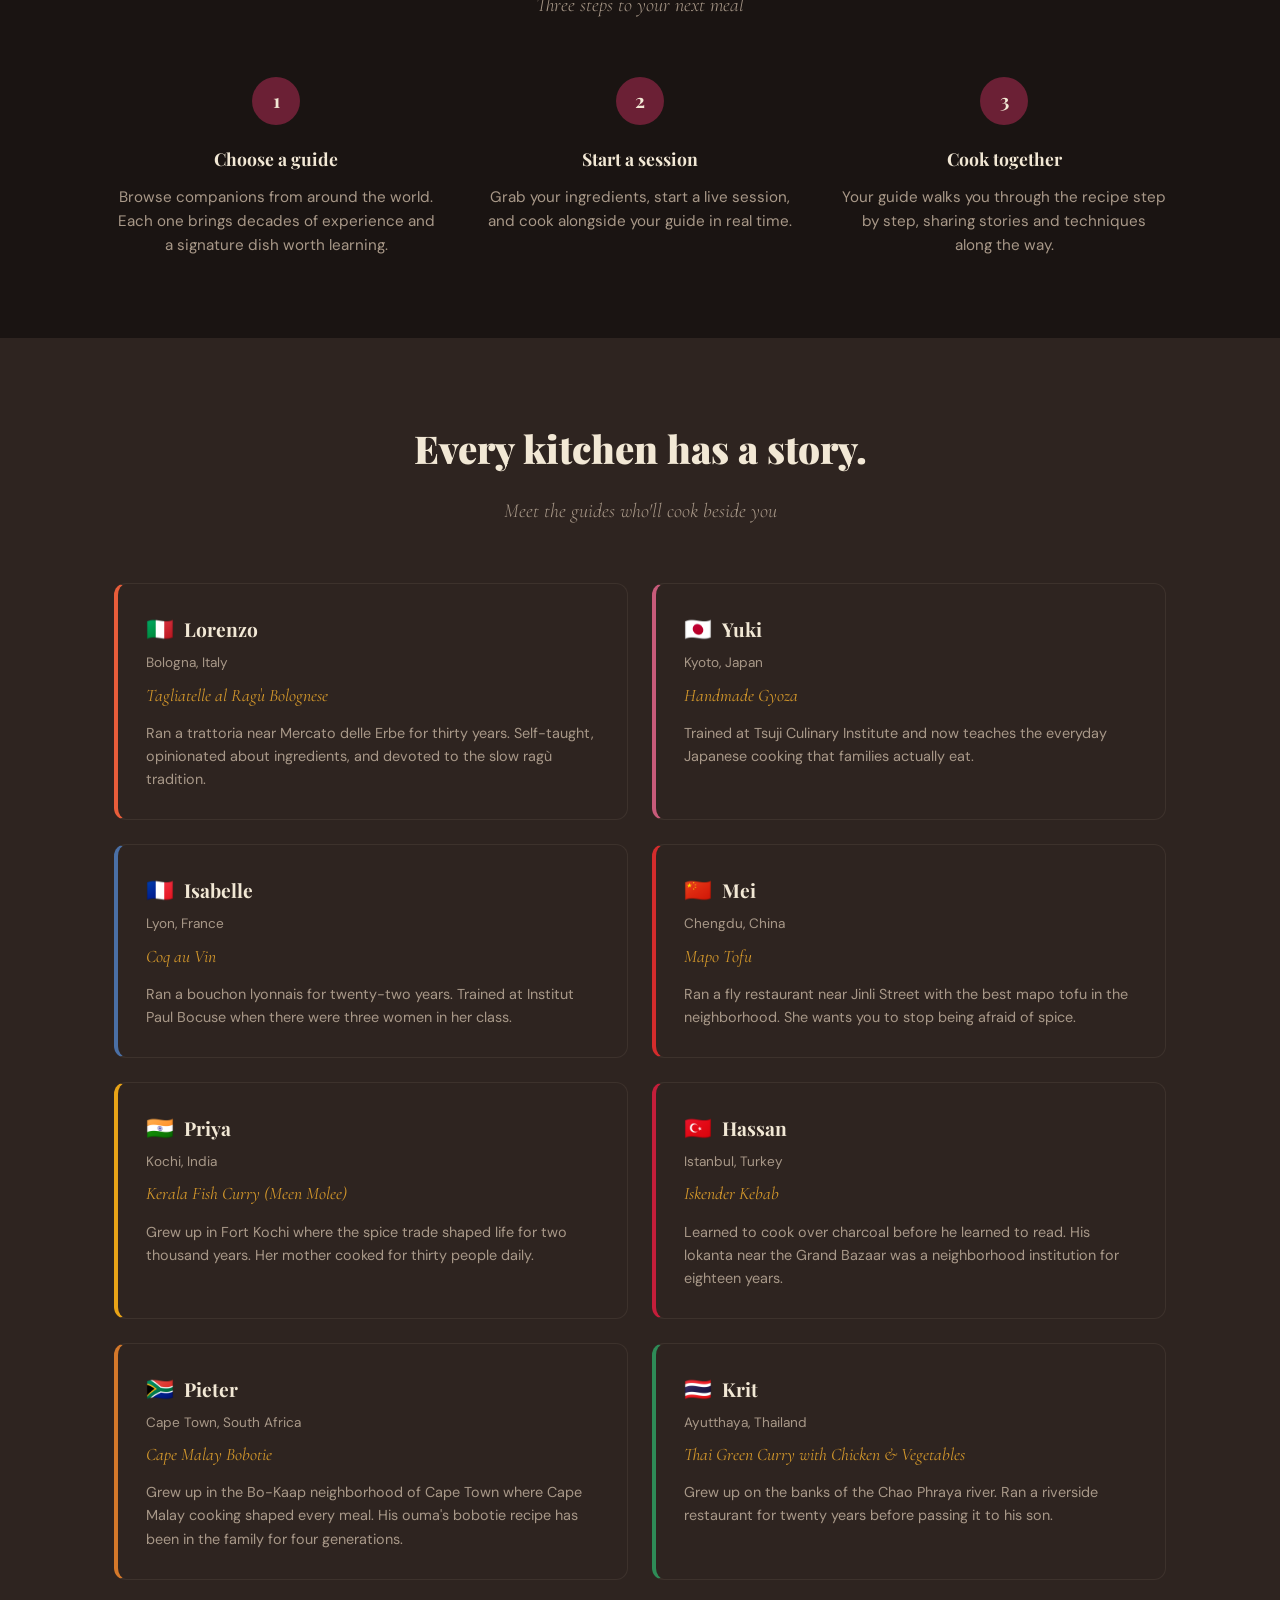
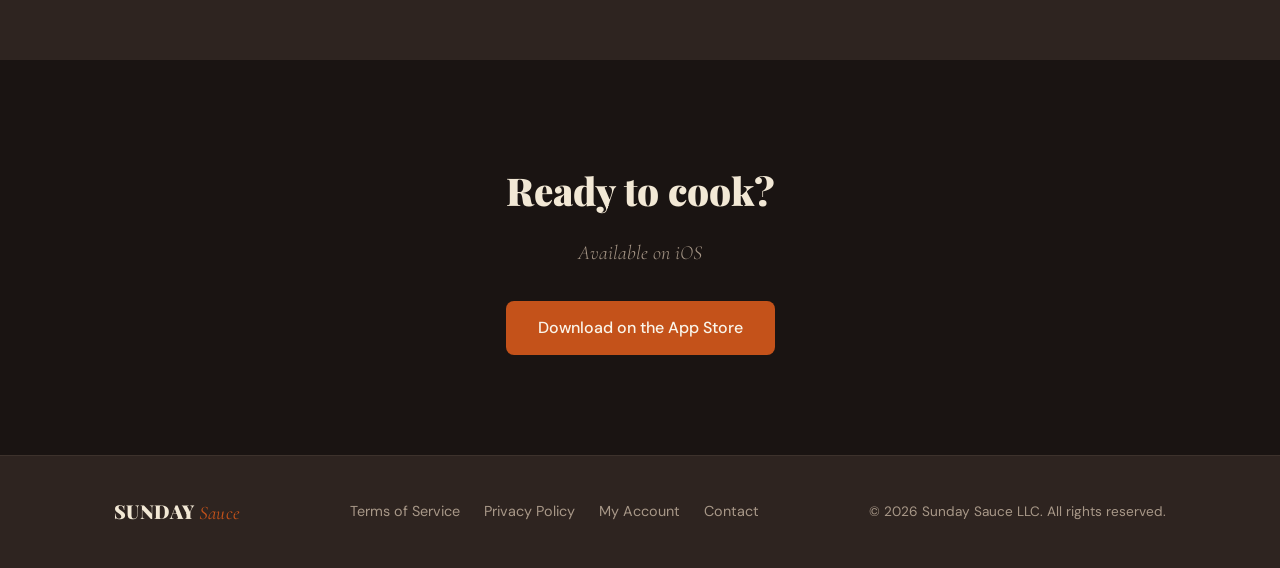
==== commit b9a283c2: "Brighten subtext color, remove "ten kitchens", add culture/history/cooking feature cards Co-Authored" ====
--- a/index.html
+++ b/index.html
@@ -4,7 +4,7 @@
   <meta charset="UTF-8">
   <meta name="viewport" content="width=device-width, initial-scale=1.0">
   <title>Sunday Sauce — Cook with Culture</title>
-  <meta name="description" content="Live interactive cooking sessions with guides from ten kitchens around the world. Authentic family recipes with cultural storytelling. Not tutorials. Real cooking, with real stories.">
+  <meta name="description" content="Live interactive cooking sessions with guides from kitchens around the world. Authentic family recipes with cultural storytelling. Not tutorials. Real cooking, with real stories.">
   <meta name="keywords" content="cooking app, cultural cooking, live cooking sessions, authentic recipes, AI cooking guide, international cuisine">
   <link rel="canonical" href="https://sundaysauce.app/">
 
@@ -12,14 +12,14 @@
   <meta property="og:type" content="website">
   <meta property="og:url" content="https://sundaysauce.app/">
   <meta property="og:title" content="Sunday Sauce — Cook with Culture">
-  <meta property="og:description" content="Live interactive cooking sessions with guides from ten kitchens around the world. Authentic family recipes with cultural storytelling.">
+  <meta property="og:description" content="Live interactive cooking sessions with guides from kitchens around the world. Authentic family recipes with cultural storytelling.">
   <meta property="og:image" content="https://sundaysauce.app/assets/icon.png">
   <meta property="og:site_name" content="Sunday Sauce">
 
   <!-- Twitter -->
   <meta name="twitter:card" content="summary">
   <meta name="twitter:title" content="Sunday Sauce — Cook with Culture">
-  <meta name="twitter:description" content="Live interactive cooking sessions with guides from ten kitchens around the world.">
+  <meta name="twitter:description" content="Live interactive cooking sessions with guides from kitchens around the world.">
   <meta name="twitter:image" content="https://sundaysauce.app/assets/icon.png">
 
   <link rel="icon" type="image/png" href="assets/icon.png">
@@ -33,7 +33,7 @@
     "name": "Sunday Sauce",
     "operatingSystem": "iOS",
     "applicationCategory": "FoodApplication",
-    "description": "Live interactive cooking sessions with AI guides from ten kitchens around the world. Authentic family recipes with cultural storytelling.",
+    "description": "Live interactive cooking sessions with AI guides from kitchens around the world. Authentic family recipes with cultural storytelling.",
     "offers": {
       "@type": "Offer",
       "price": "0",
@@ -71,7 +71,7 @@
     <section class="hero">
       <div class="container">
         <h1>Cook with <em>Culture</em></h1>
-        <p class="hero-sub">Live cooking sessions with guides from ten kitchens around the world. Not tutorials. Not recipes. Real cooking, with real stories.</p>
+        <p class="hero-sub">Live cooking sessions with guides from kitchens around the world. Not tutorials. Not recipes. Real cooking, with real stories.</p>
         <div class="hero-actions">
           <a href="#download" class="btn-primary">Download on the App Store</a>
           <a href="#how-it-works" class="btn-secondary">See How It Works</a>
@@ -99,6 +99,23 @@
             <div class="icon">&#128214;</div>
             <h3>Authentic family recipes</h3>
             <p>These aren't restaurant dishes adapted for home cooks. These are the recipes families actually cook.</p>
+          </div>
+        </div>
+        <div class="features-grid" style="margin-top: 32px;">
+          <div class="feature-card">
+            <div class="icon">&#127961;</div>
+            <h3>Regional deep dives</h3>
+            <p>Explore the geography, climate, and trade routes that shaped each cuisine. Understand why a dish exists, not just how to make it.</p>
+          </div>
+          <div class="feature-card">
+            <div class="icon">&#128336;</div>
+            <h3>History in every bite</h3>
+            <p>From ancient spice roads to family kitchens, your guide connects the dish on your stove to centuries of tradition.</p>
+          </div>
+          <div class="feature-card">
+            <div class="icon">&#127860;</div>
+            <h3>Learn to actually cook</h3>
+            <p>Build real technique as you go. Knife skills, heat control, seasoning by taste — your guide teaches you the way they were taught.</p>
           </div>
         </div>
       </div>
--- a/css/styles.css
+++ b/css/styles.css
@@ -19,7 +19,7 @@
   --cream: #FAF5EA;
   --burgundy: #4A1525;
   --wine: #6B2035;
-  --ash: #5A4A42;
+  --ash: #A89888;
   --surface: #3D322C;
 }
 
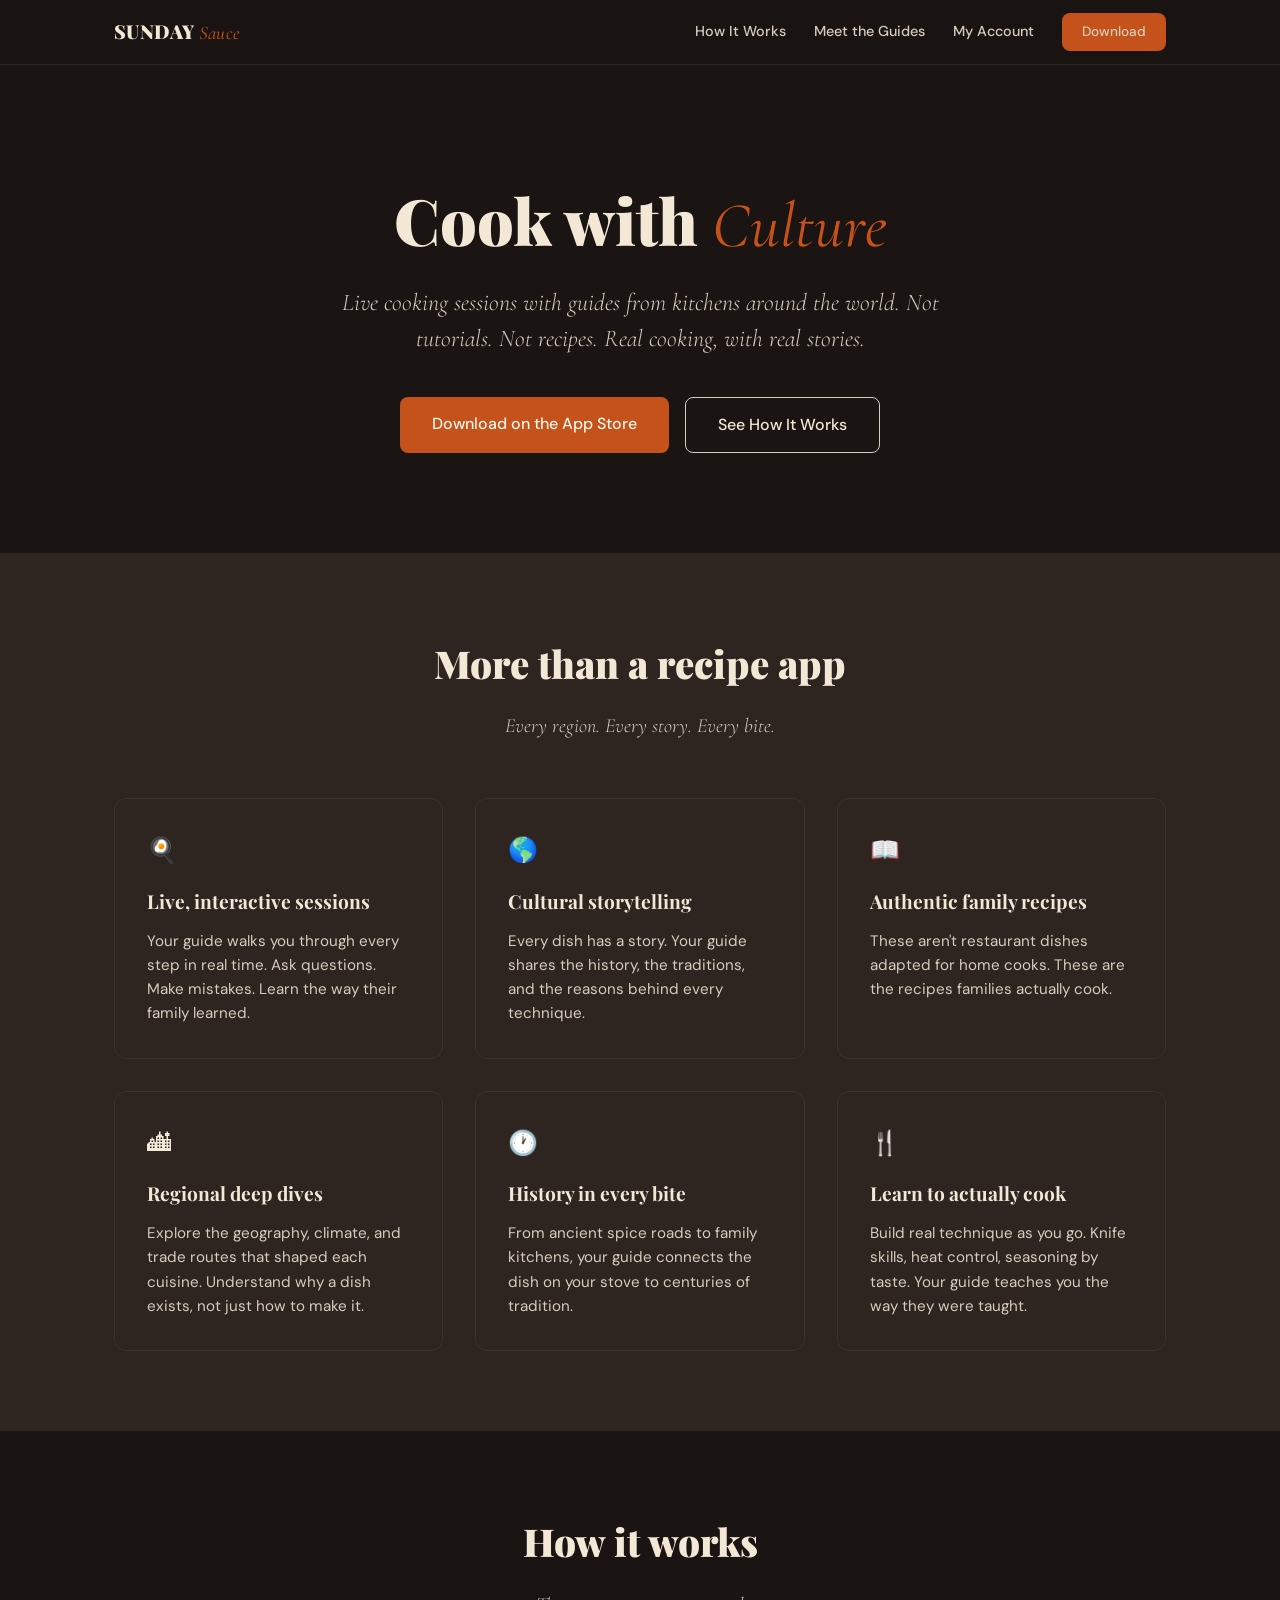
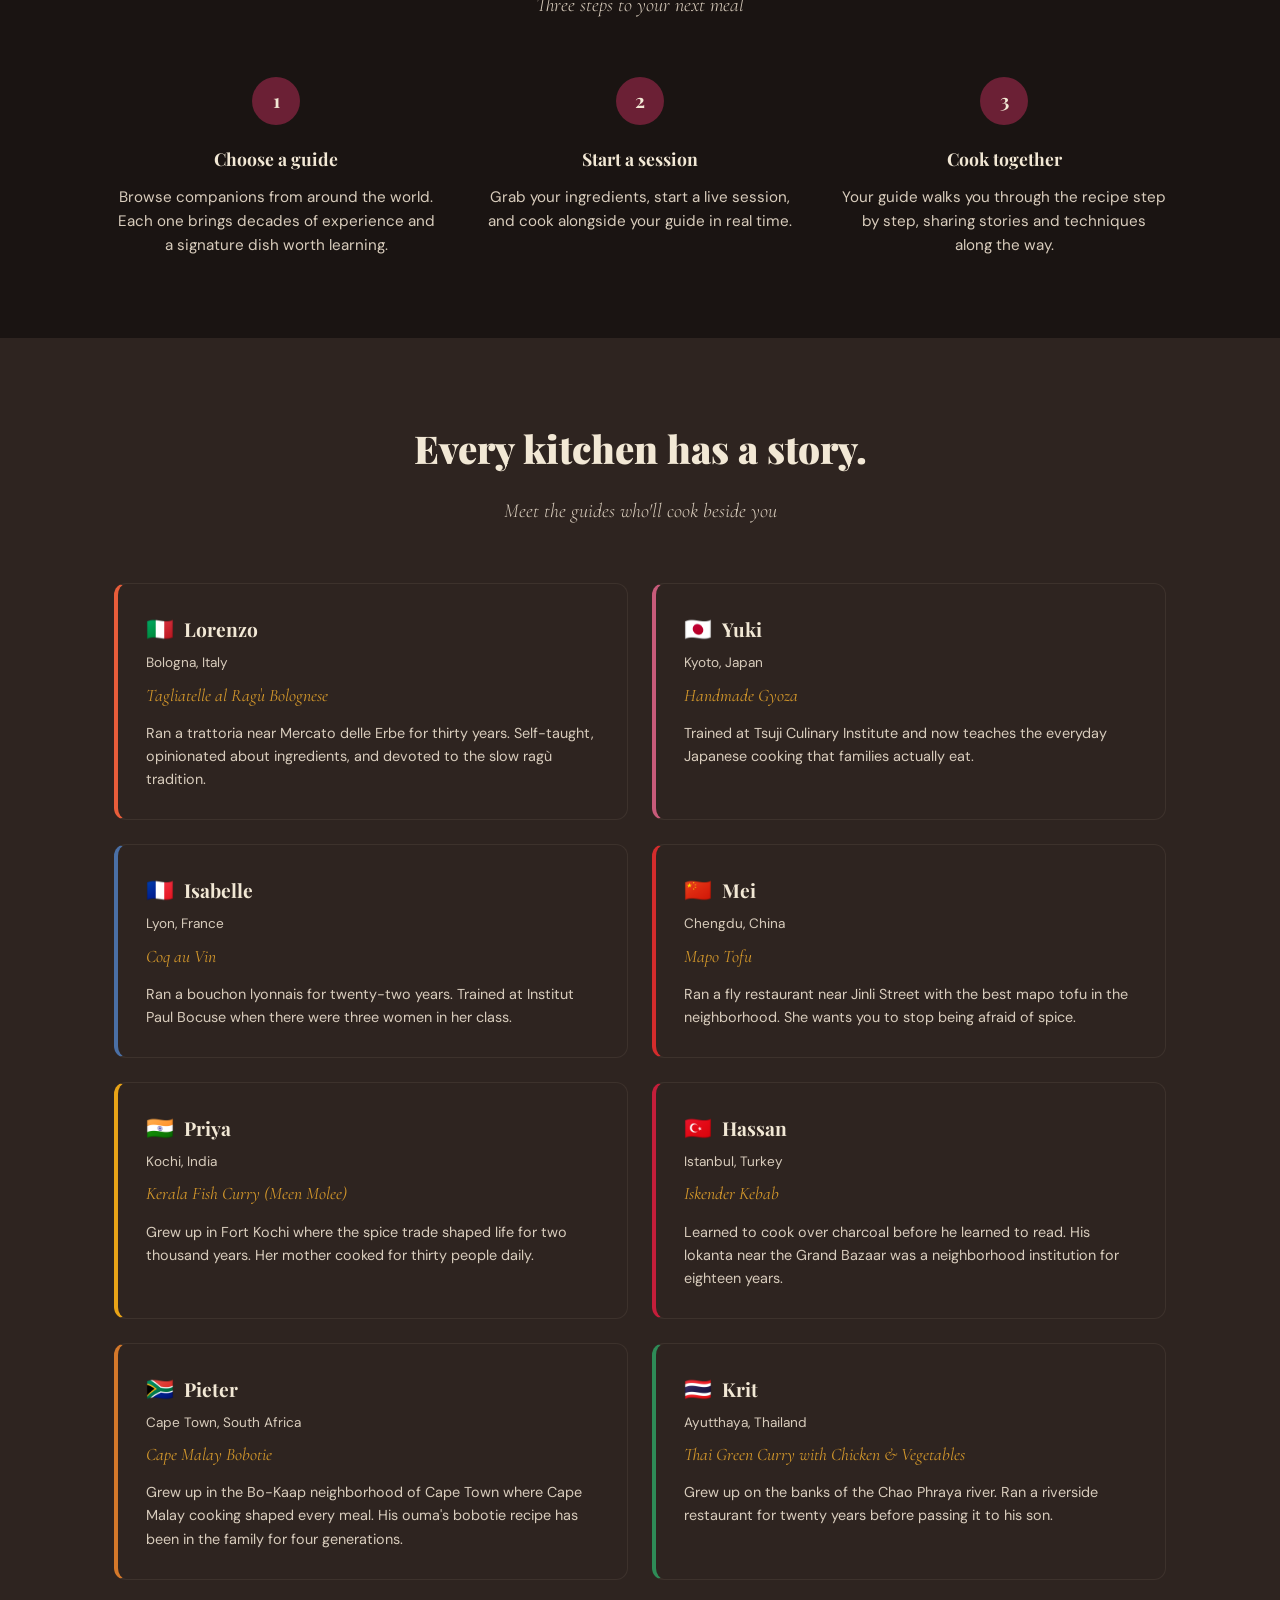
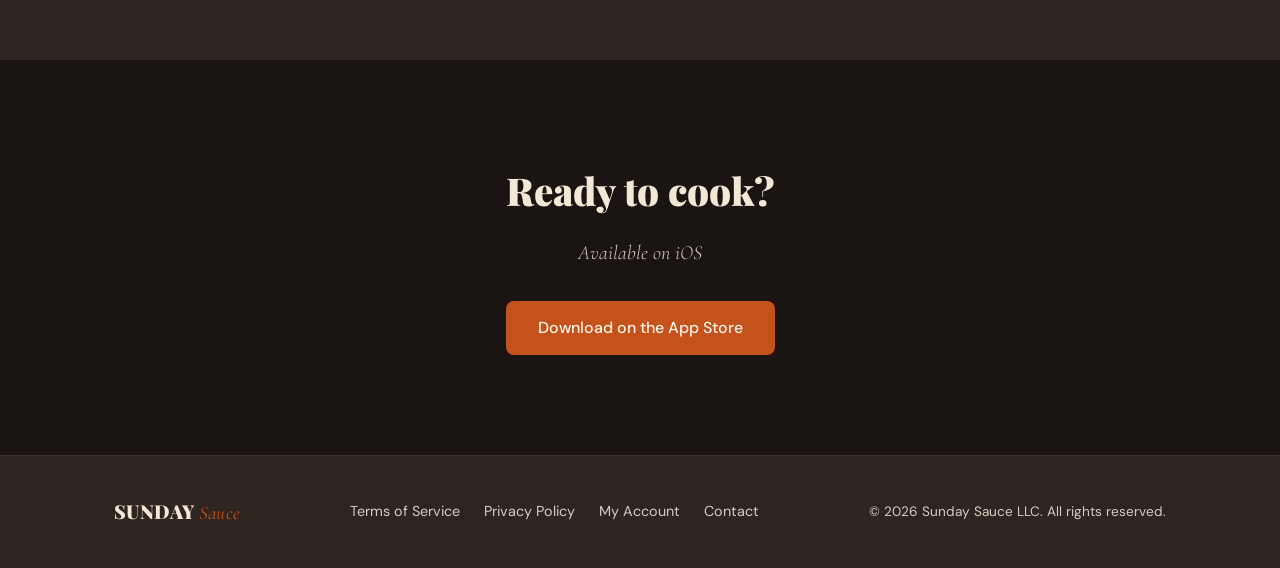
==== commit a77f9c9f: "Remove all em dashes sitewide, add robots.txt, sitemap.xml, and SEO meta for privacy page Co-Authore" ====
--- a/index.html
+++ b/index.html
@@ -3,7 +3,7 @@
 <head>
   <meta charset="UTF-8">
   <meta name="viewport" content="width=device-width, initial-scale=1.0">
-  <title>Sunday Sauce — Cook with Culture</title>
+  <title>Sunday Sauce | Cook with Culture</title>
   <meta name="description" content="Live interactive cooking sessions with guides from kitchens around the world. Authentic family recipes with cultural storytelling. Not tutorials. Real cooking, with real stories.">
   <meta name="keywords" content="cooking app, cultural cooking, live cooking sessions, authentic recipes, AI cooking guide, international cuisine">
   <link rel="canonical" href="https://sundaysauce.app/">
@@ -11,14 +11,14 @@
   <!-- Open Graph -->
   <meta property="og:type" content="website">
   <meta property="og:url" content="https://sundaysauce.app/">
-  <meta property="og:title" content="Sunday Sauce — Cook with Culture">
+  <meta property="og:title" content="Sunday Sauce | Cook with Culture">
   <meta property="og:description" content="Live interactive cooking sessions with guides from kitchens around the world. Authentic family recipes with cultural storytelling.">
   <meta property="og:image" content="https://sundaysauce.app/assets/icon.png">
   <meta property="og:site_name" content="Sunday Sauce">
 
   <!-- Twitter -->
   <meta name="twitter:card" content="summary">
-  <meta name="twitter:title" content="Sunday Sauce — Cook with Culture">
+  <meta name="twitter:title" content="Sunday Sauce | Cook with Culture">
   <meta name="twitter:description" content="Live interactive cooking sessions with guides from kitchens around the world.">
   <meta name="twitter:image" content="https://sundaysauce.app/assets/icon.png">
 
@@ -115,7 +115,7 @@
           <div class="feature-card">
             <div class="icon">&#127860;</div>
             <h3>Learn to actually cook</h3>
-            <p>Build real technique as you go. Knife skills, heat control, seasoning by taste — your guide teaches you the way they were taught.</p>
+            <p>Build real technique as you go. Knife skills, heat control, seasoning by taste. Your guide teaches you the way they were taught.</p>
           </div>
         </div>
       </div>
--- a/css/styles.css
+++ b/css/styles.css
@@ -19,7 +19,7 @@
   --cream: #FAF5EA;
   --burgundy: #4A1525;
   --wine: #6B2035;
-  --ash: #A89888;
+  --ash: #D8CCBC;
   --surface: #3D322C;
 }
 
@@ -350,13 +350,13 @@
   color: var(--parchment);
 }
 .legal-page p {
-  color: #9A8A7C;
+  color: var(--ash);
   font-size: 0.95rem;
   line-height: 1.7;
   margin-bottom: 16px;
 }
 .legal-page ul {
-  color: #9A8A7C;
+  color: var(--ash);
   font-size: 0.95rem;
   line-height: 1.7;
   margin-bottom: 16px;
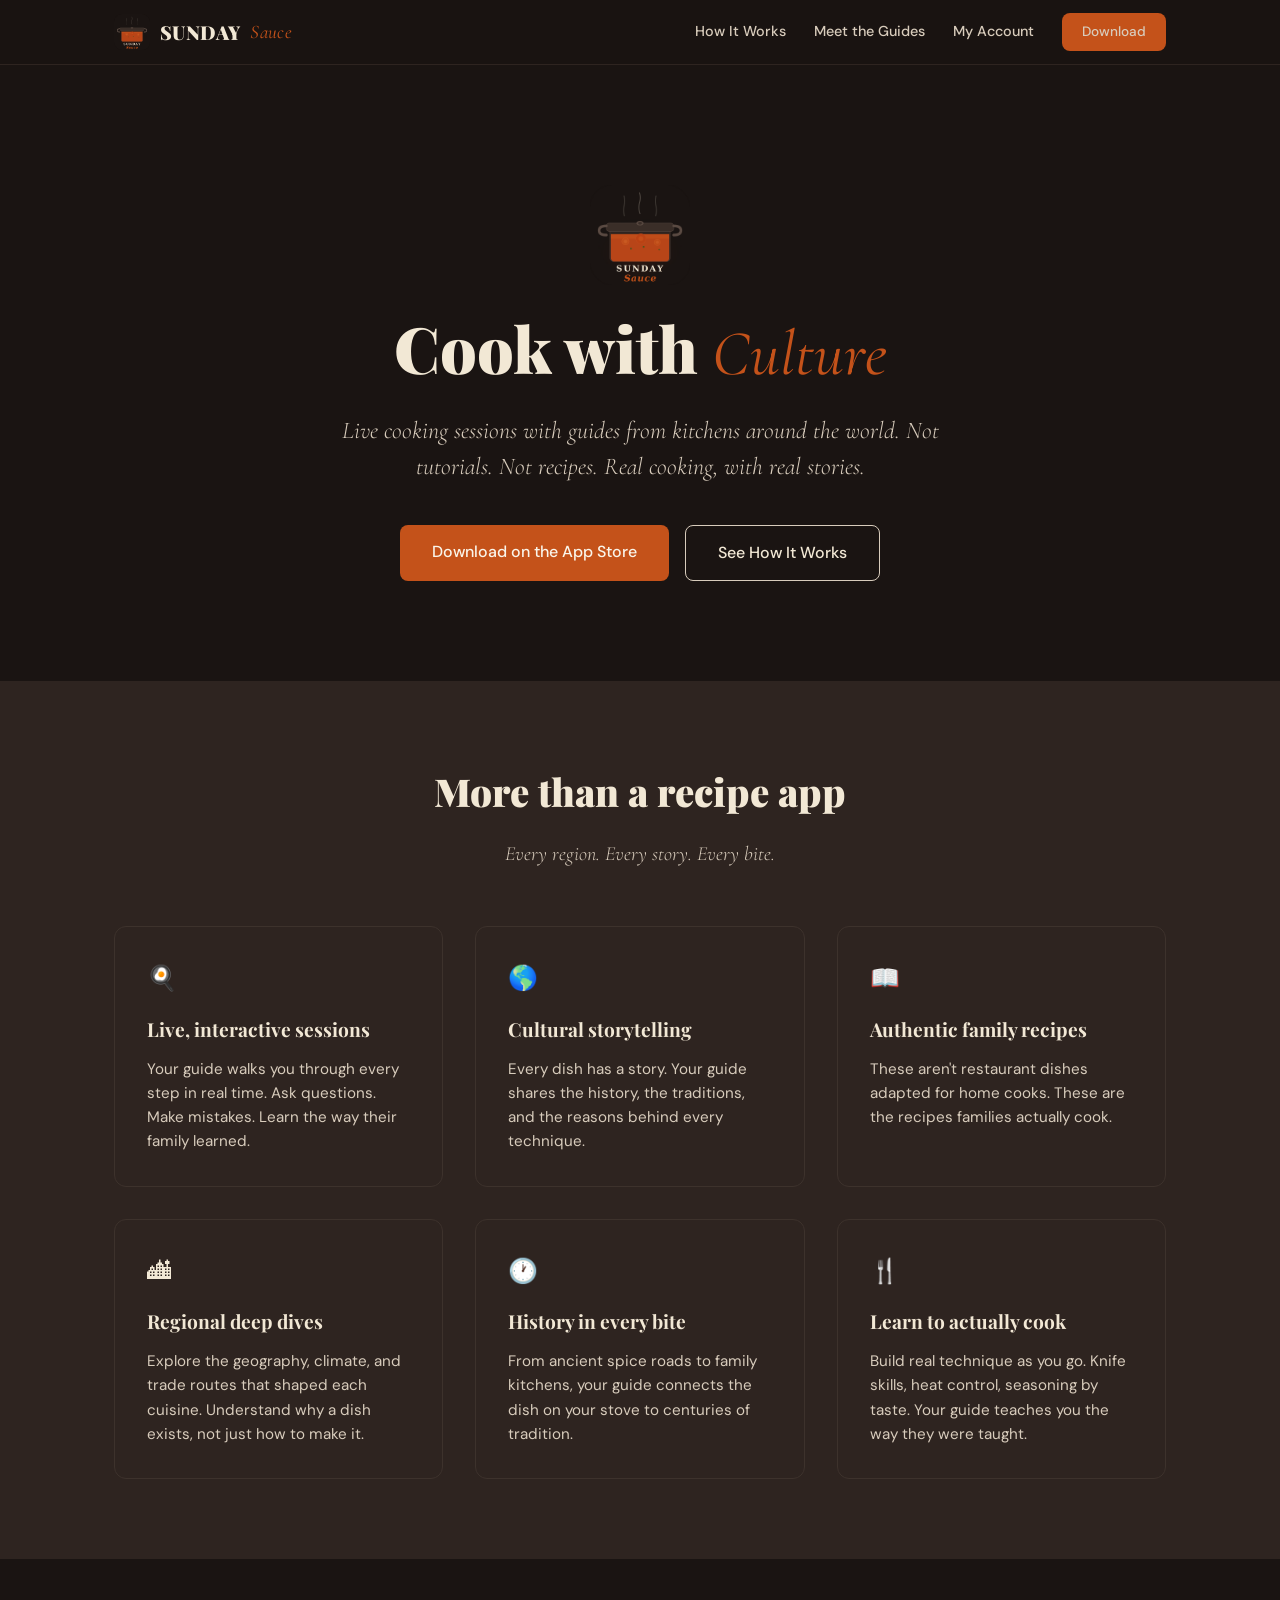
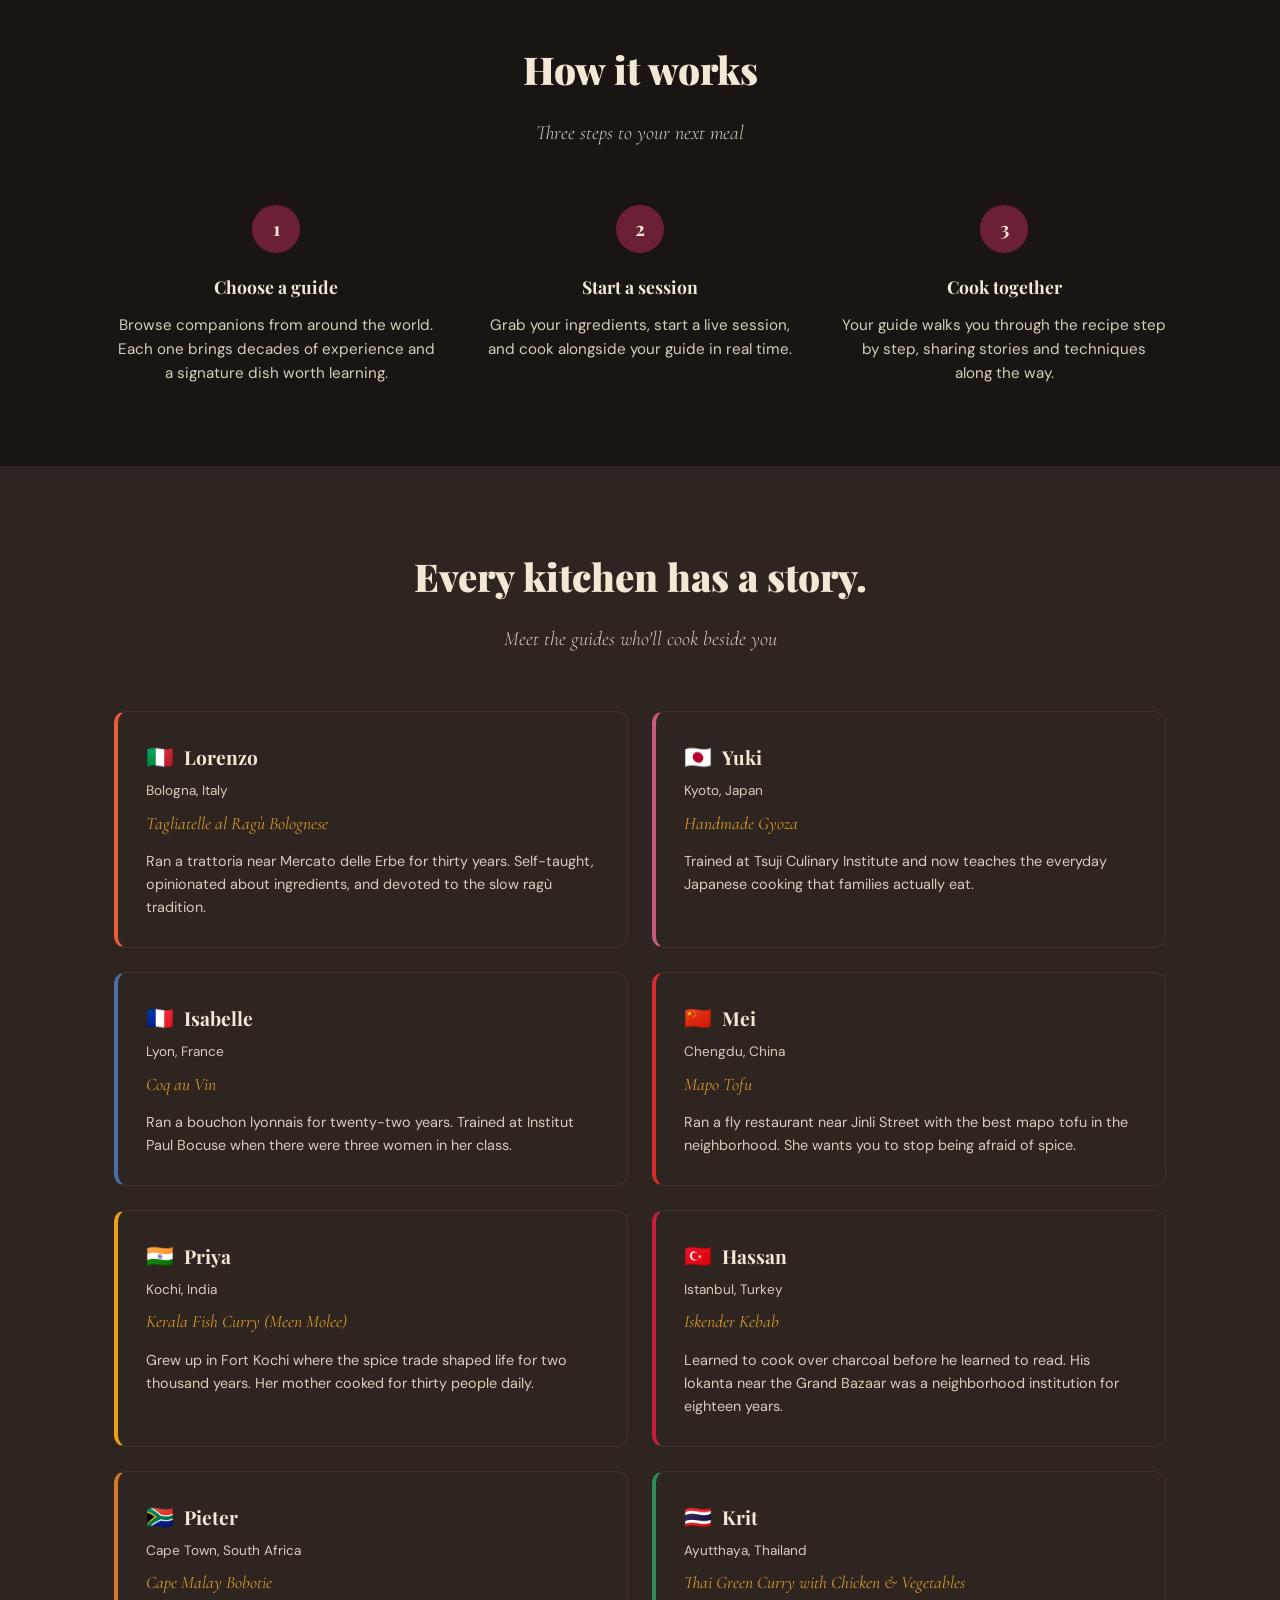
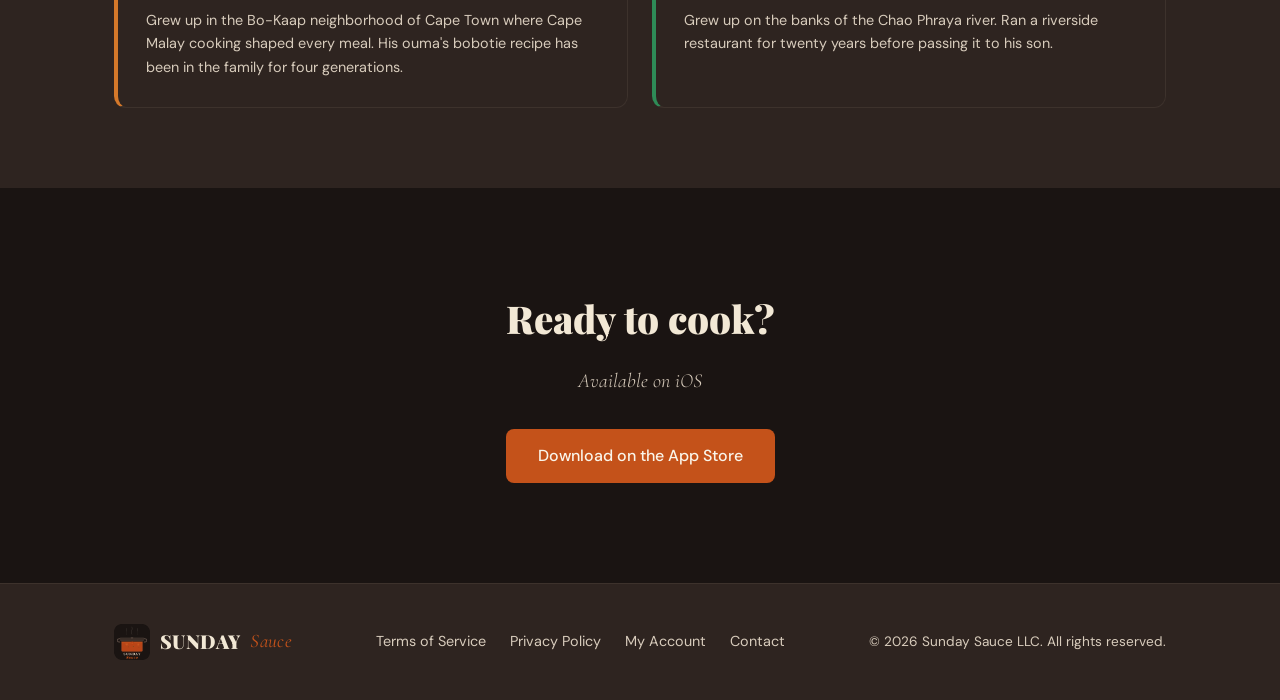
==== commit bbb7f82c: "Add logo image to header, footer, hero, and privacy page across all pages Co-Authored-By: Claude Opu" ====
--- a/index.html
+++ b/index.html
@@ -53,7 +53,7 @@
   <!-- Header -->
   <header class="site-header">
     <div class="container header-inner">
-      <a href="/" class="logo">SUNDAY <span>Sauce</span></a>
+      <a href="/" class="logo"><img src="assets/logo.png" alt="Sunday Sauce logo">SUNDAY <span>Sauce</span></a>
       <input type="checkbox" id="nav-toggle" class="nav-toggle" aria-label="Toggle navigation">
       <label for="nav-toggle" class="nav-toggle-label"><span></span></label>
       <nav class="nav-links">
@@ -70,6 +70,7 @@
     <!-- Hero -->
     <section class="hero">
       <div class="container">
+        <img src="assets/logo.png" alt="Sunday Sauce" style="width: 100px; height: 100px; border-radius: 16px; margin: 0 auto 28px;">
         <h1>Cook with <em>Culture</em></h1>
         <p class="hero-sub">Live cooking sessions with guides from kitchens around the world. Not tutorials. Not recipes. Real cooking, with real stories.</p>
         <div class="hero-actions">
@@ -251,7 +252,7 @@
   <!-- Footer -->
   <footer class="site-footer">
     <div class="container footer-inner">
-      <span class="logo">SUNDAY <span>Sauce</span></span>
+      <span class="logo"><img src="assets/logo.png" alt="Sunday Sauce logo">SUNDAY <span>Sauce</span></span>
       <nav class="footer-links">
         <a href="terms.html">Terms of Service</a>
         <a href="privacy.html">Privacy Policy</a>
--- a/css/styles.css
+++ b/css/styles.css
@@ -51,12 +51,16 @@
   height: 64px;
 }
 .logo {
+  display: inline-flex;
+  align-items: center;
+  gap: 10px;
   font-family: 'Playfair Display', serif;
   font-weight: 900;
   font-size: 1.2rem;
   color: var(--parchment);
   letter-spacing: 0.02em;
 }
+.logo img { height: 36px; width: 36px; border-radius: 6px; }
 .logo span { color: var(--terracotta); font-style: italic; font-family: 'Cormorant Garamond', serif; font-weight: 400; }
 .nav-links { display: flex; gap: 28px; align-items: center; }
 .nav-links a { color: var(--ash); font-size: 0.9rem; font-weight: 500; }
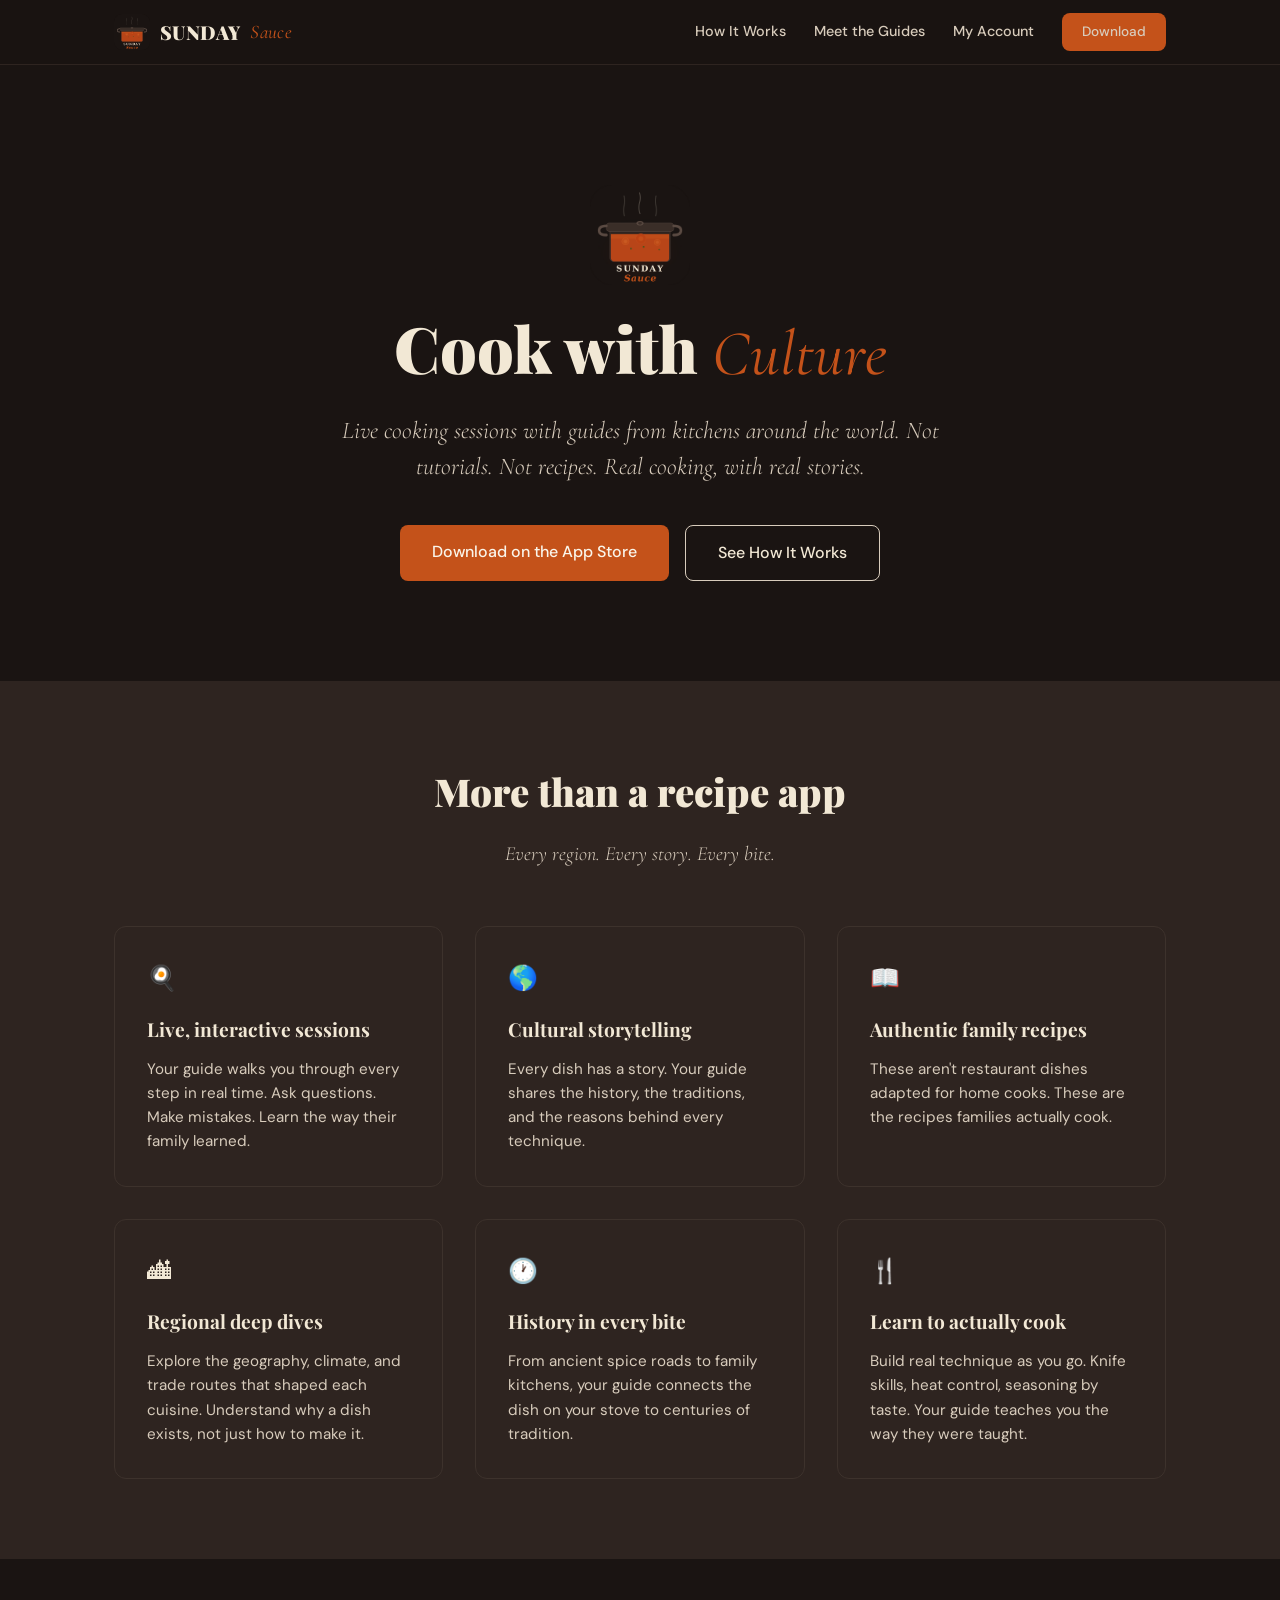
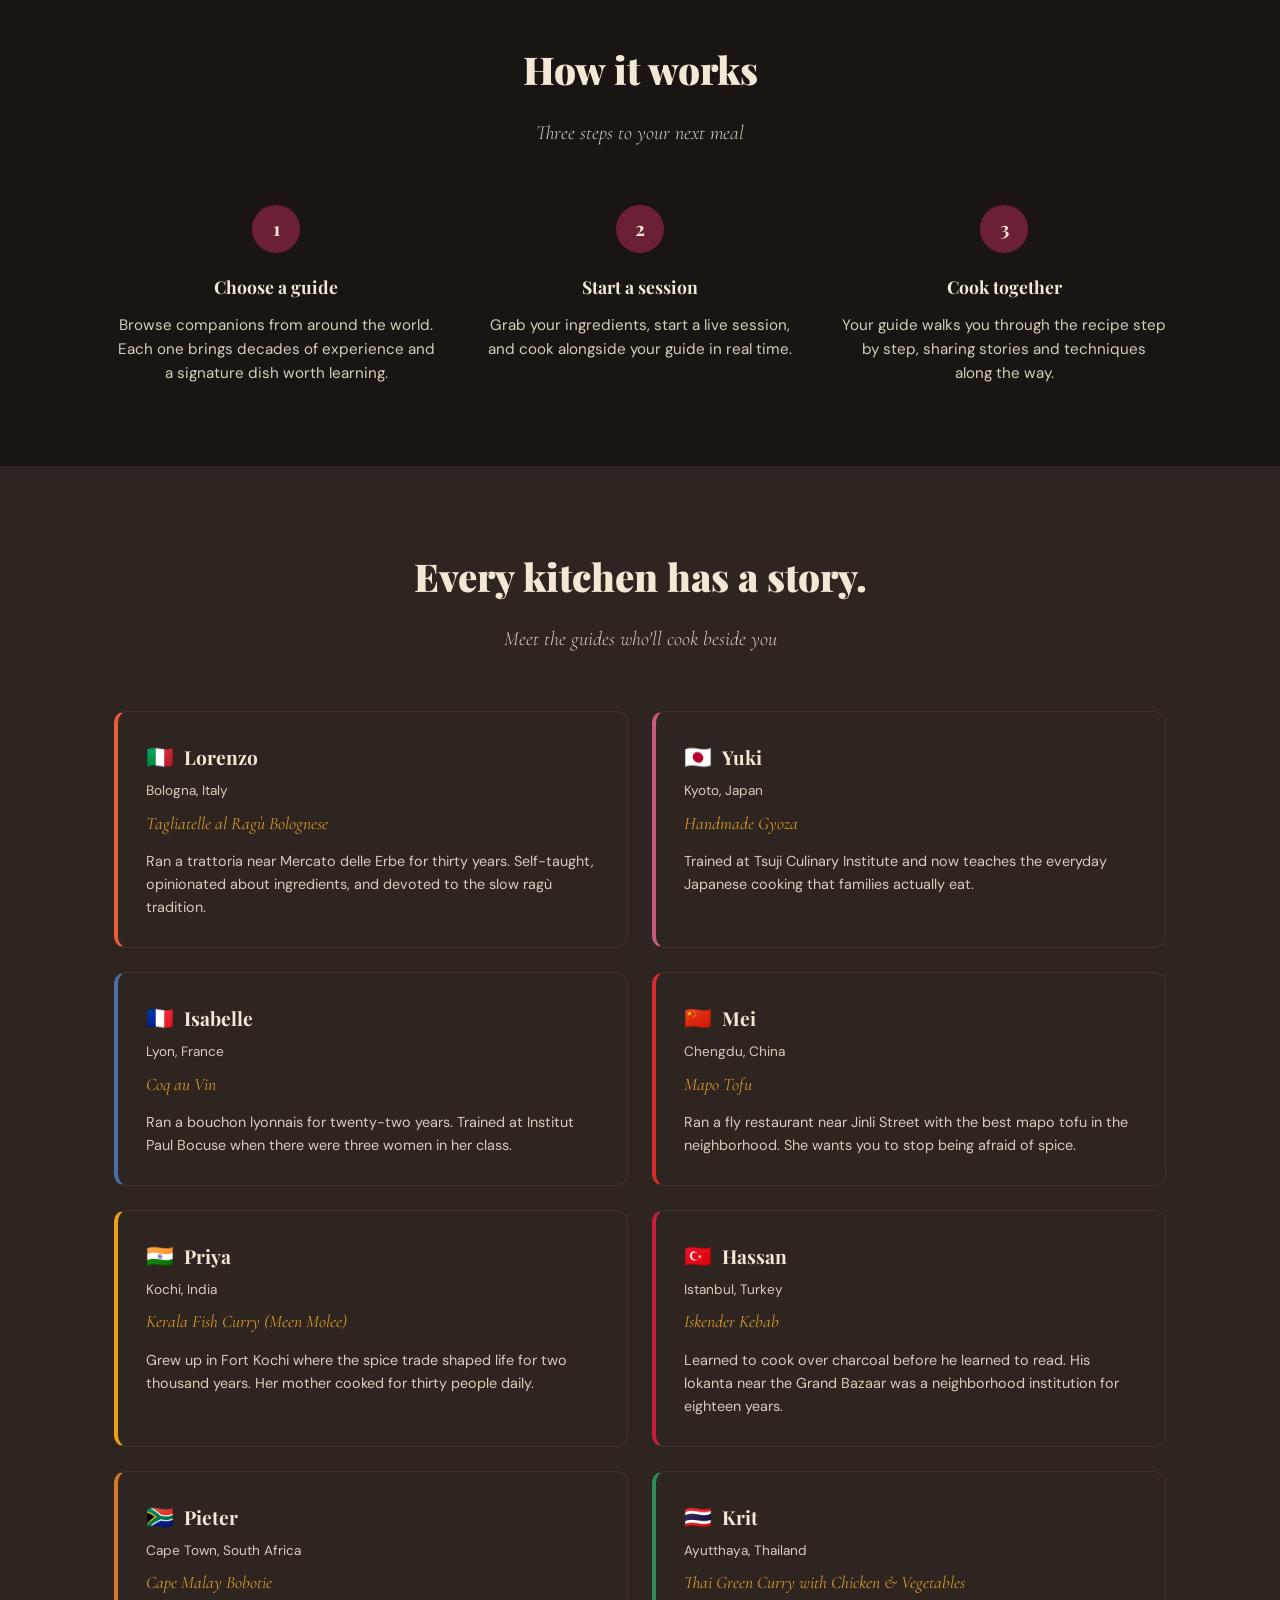
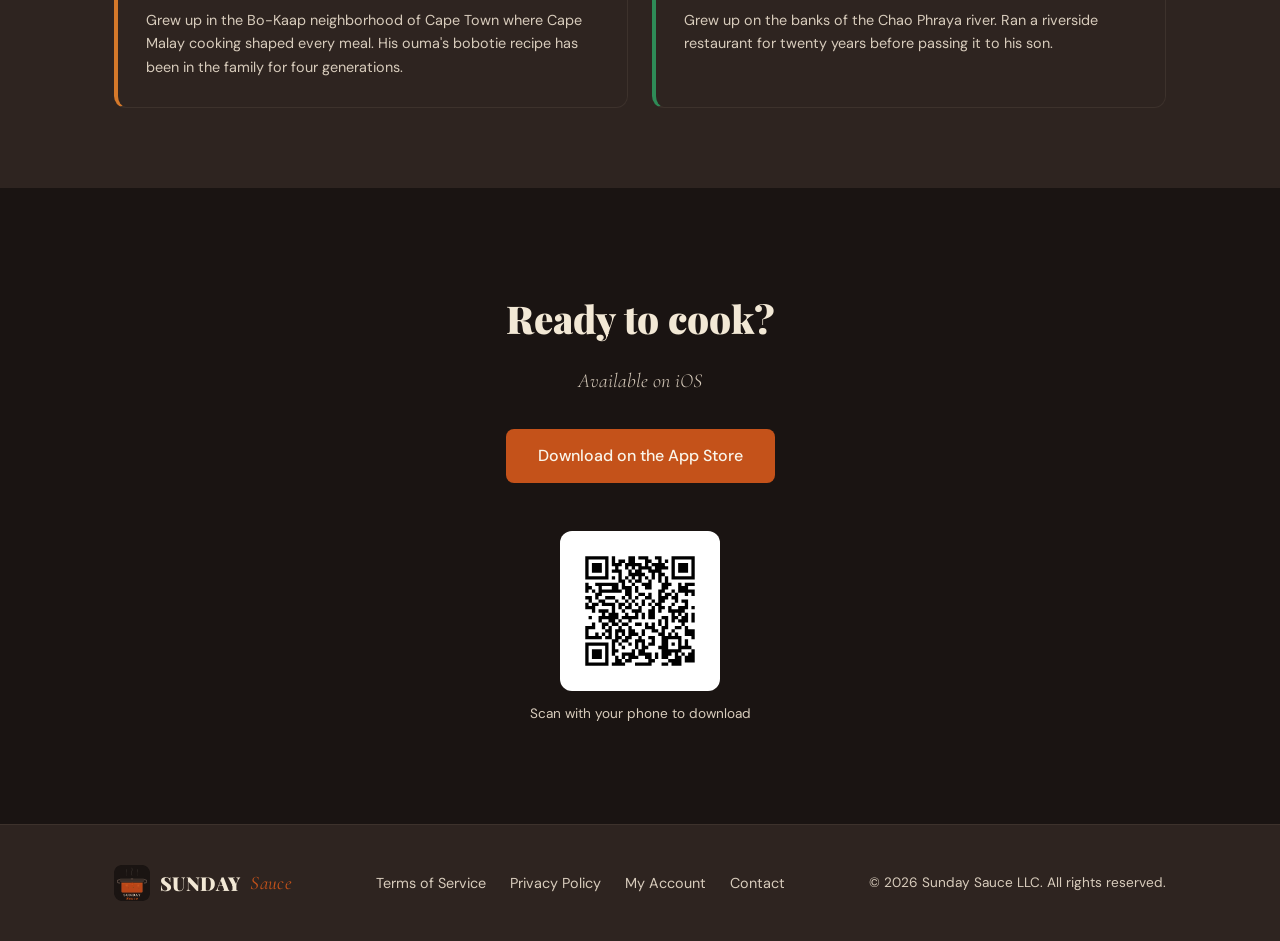
==== commit e1370327: "Link all download buttons to App Store, add QR code for mobile scanning Co-Authored-By: Claude Opus " ====
--- a/index.html
+++ b/index.html
@@ -60,7 +60,7 @@
         <a href="#how-it-works">How It Works</a>
         <a href="#guides">Meet the Guides</a>
         <a href="account.html">My Account</a>
-        <a href="#download" class="btn-primary" style="padding: 8px 20px; font-size: 0.85rem;">Download</a>
+        <a href="https://apps.apple.com/us/app/sunday-sauce/id6761085075" class="btn-primary" style="padding: 8px 20px; font-size: 0.85rem;">Download</a>
       </nav>
     </div>
   </header>
@@ -74,7 +74,7 @@
         <h1>Cook with <em>Culture</em></h1>
         <p class="hero-sub">Live cooking sessions with guides from kitchens around the world. Not tutorials. Not recipes. Real cooking, with real stories.</p>
         <div class="hero-actions">
-          <a href="#download" class="btn-primary">Download on the App Store</a>
+          <a href="https://apps.apple.com/us/app/sunday-sauce/id6761085075" class="btn-primary">Download on the App Store</a>
           <a href="#how-it-works" class="btn-secondary">See How It Works</a>
         </div>
       </div>
@@ -243,7 +243,11 @@
       <div class="container">
         <h2>Ready to cook?</h2>
         <p>Available on iOS</p>
-        <a href="#" class="btn-primary">Download on the App Store</a>
+        <a href="https://apps.apple.com/us/app/sunday-sauce/id6761085075" class="btn-primary">Download on the App Store</a>
+        <div class="qr-block">
+          <img src="assets/appstore-qr.svg" alt="Scan to download Sunday Sauce from the App Store" class="qr-code">
+          <p class="qr-hint">Scan with your phone to download</p>
+        </div>
       </div>
     </section>
 
--- a/css/styles.css
+++ b/css/styles.css
@@ -301,6 +301,28 @@
   font-size: 1.25rem;
   color: var(--ash);
   margin-bottom: 32px;
+}
+
+/* ── QR Code ── */
+.qr-block {
+  margin-top: 48px;
+}
+.qr-code {
+  width: 160px;
+  height: 160px;
+  margin: 0 auto;
+  background: #fff;
+  border-radius: 12px;
+  padding: 12px;
+}
+.qr-hint {
+  font-family: 'DM Sans', sans-serif !important;
+  font-style: normal !important;
+  font-weight: 400 !important;
+  font-size: 0.85rem !important;
+  color: var(--ash) !important;
+  margin-top: 12px !important;
+  margin-bottom: 0 !important;
 }
 
 /* ── Footer ── */
